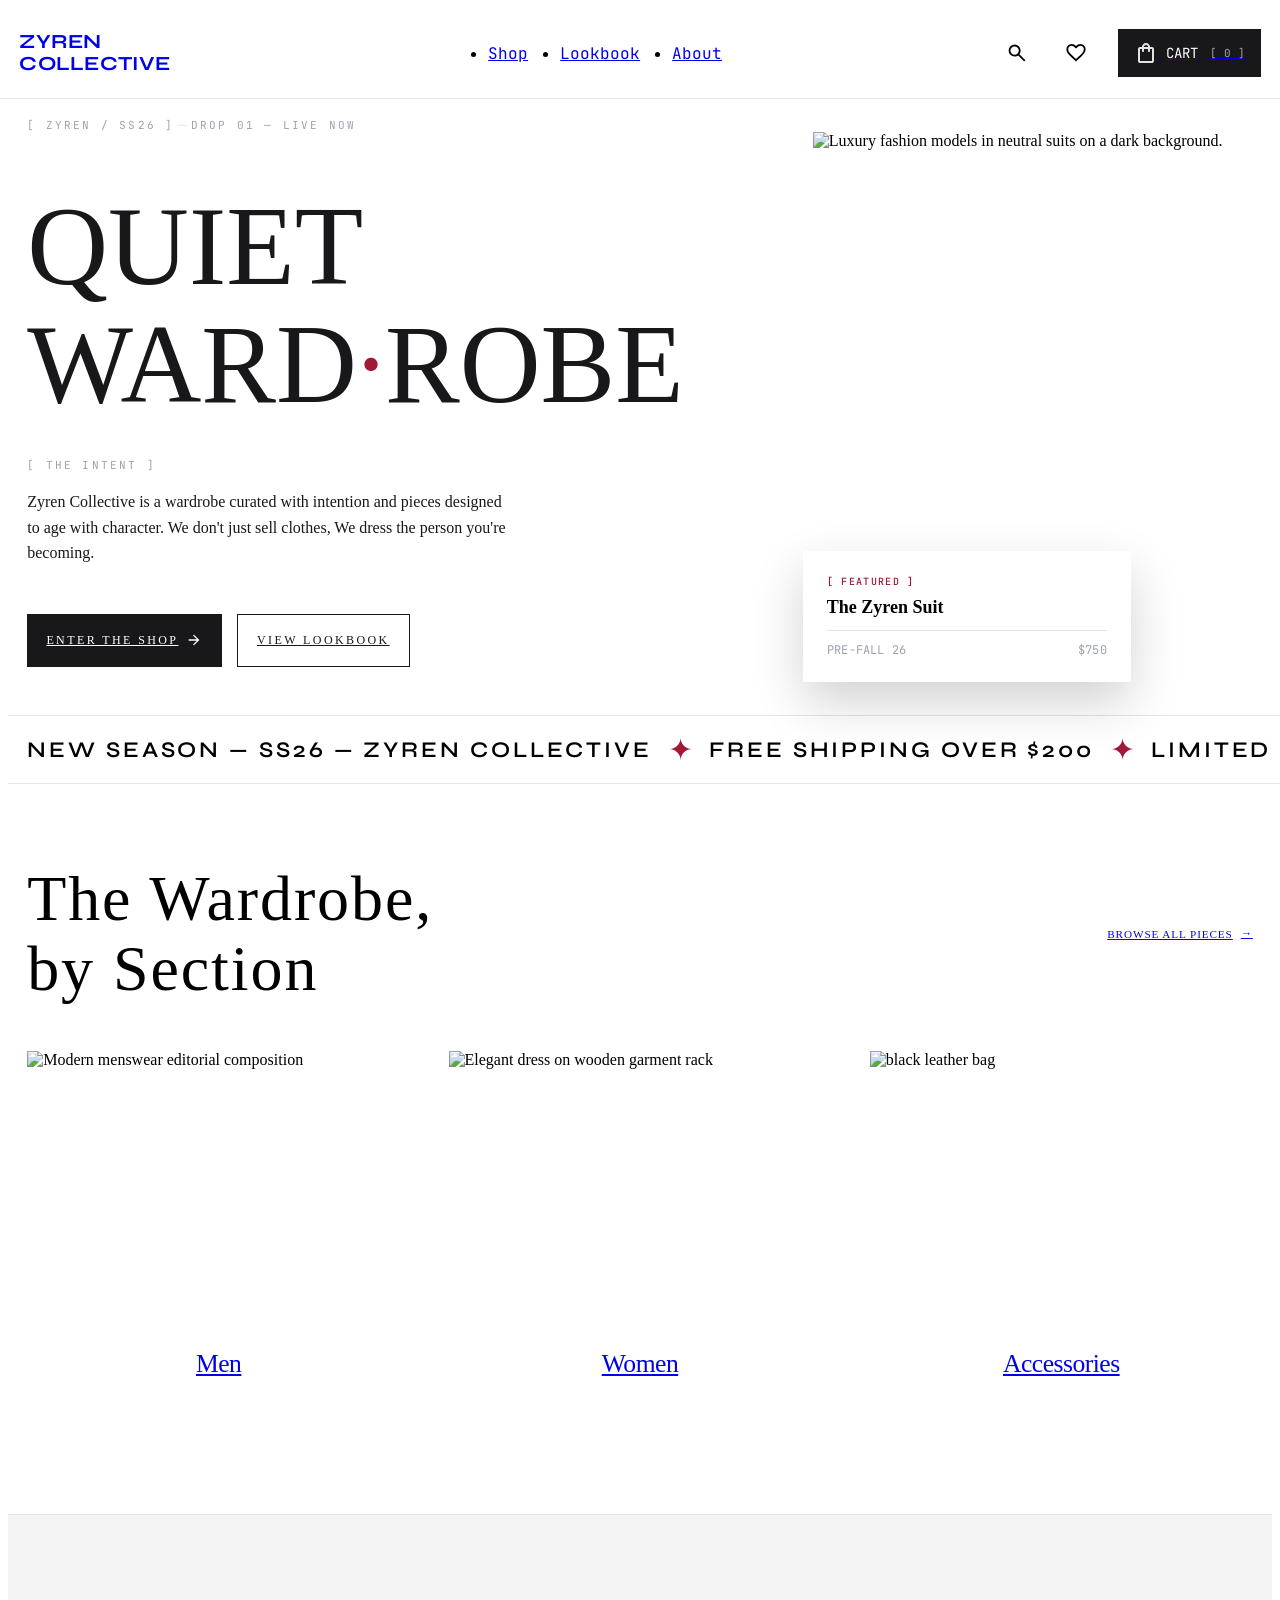
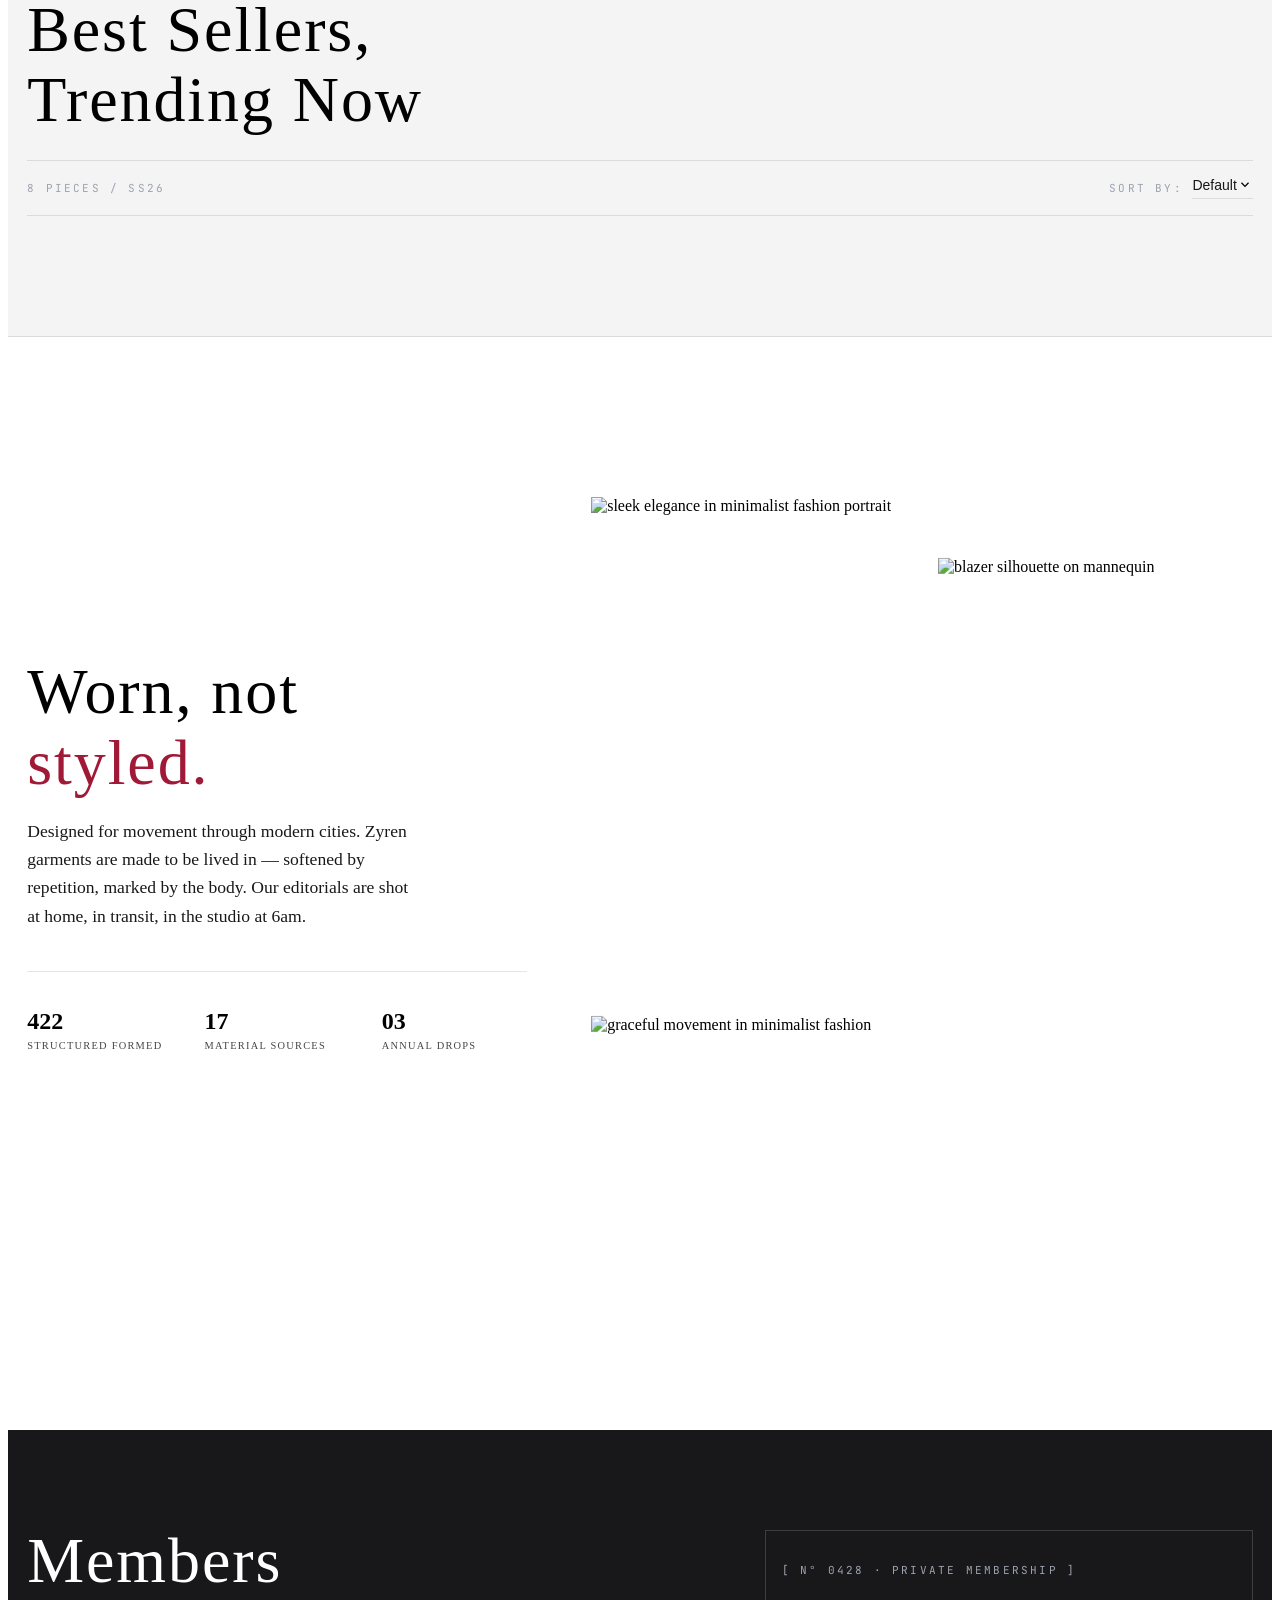
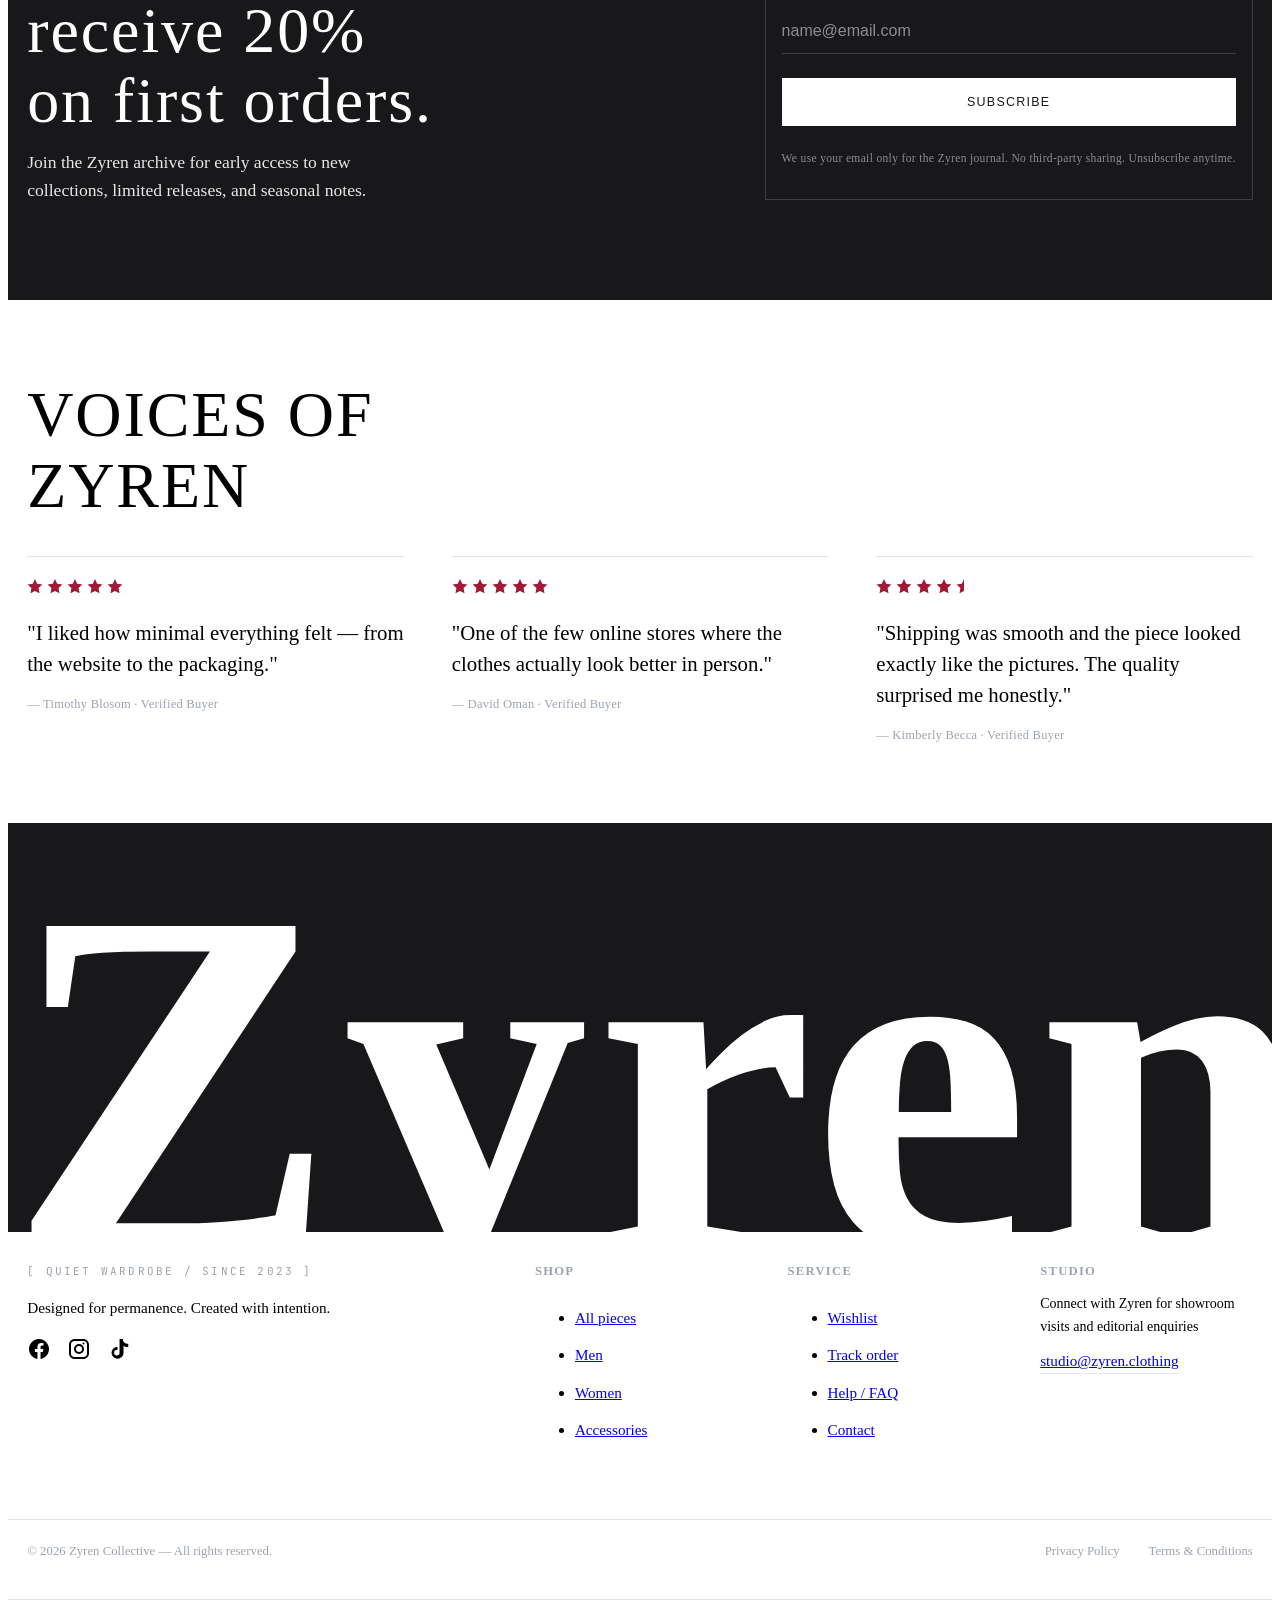
==== index.html @ 6cdd5a4f "feat: complete contact page and envelope animation" ====
<!DOCTYPE html>
<html lang="en">
<head>
    <meta charset="UTF-8">
    <meta name="viewport" content="width=device-width, initial-scale=1.0">
    <meta name="author" content="Timothy korea">
    <meta name="description" content="Auren Collective is a modern fashion and lifestyle brand blending refined style with contemporary tech essentials. Discover curated pieces designed for everyday elegance.">

    <title>Zyren Collective | Modern Fashion & Accessories</title>

    <!--my favicon -->
    <link rel="icon" href="assets/images/auren-collective-favicon.png" type="image/png">

    <!-- my fonts -->
    <link rel="preconnect" href="https://fonts.googleapis.com">
    <link rel="preconnect" href="https://fonts.gstatic.com" crossorigin>
    <link href="https://fonts.googleapis.com/css2?family=DM+Sans:ital,opsz,wght@0,9..40,100..1000;1,9..40,100..1000&family=JetBrains+Mono:ital,wght@0,100..800;1,100..800&family=Syne:wght@400..800&display=swap" rel="stylesheet">

    <!-- css -->
    <link rel="stylesheet" href="css/base.css">
    <link rel="stylesheet" href="css/components.css">
    <link rel="stylesheet" href="css/layout.css">
    <link rel="stylesheet" href="css/pages.css">
    <link rel="stylesheet" href="css/animations.css">
    <link rel="stylesheet" href="css/media.css">

    <!-- script -->
    <script type="module" defer src="js/app.js"></script>
</head>

<body>
    <header class="header-section">
        <div class="header-section__container">
            <div class="header-section__brand">
                <a href="index.html">
                    <span class="header-section__brand-link">Zyren</span>
                    <span class="header-section__brand-link-full">Zyren <br>Collective</span>
                </a>
            </div>

            <div class="header-section__primary-nav">
                <nav class="header-section__nav-links" aria-label="header primary navigation">
                    <ul class="header-section__nav-list">
                        <li class="header-section__nav-item">
                            <a class="header-section__nav-link" href="shop.html">Shop</a>
                        </li>
                        
                        <li class="header-section__nav-item">
                            <a class="header-section__nav-link" href="look-book.html">Lookbook</a>
                        </li>

                        <li class="header-section__nav-item">
                            <a class="header-section__nav-link" href="about.html">About</a>
                        </li>
                    </ul>
                </nav>
            </div>

            <div class="header-section__secondary-nav">
                <div class="header-section__nav-search">
                    <button class="header-section__search-icon js-search-icon" type="button" aria-label="open search">
                      <svg xmlns="http://www.w3.org/2000/svg" height="24px" viewBox="0 -960 960 960" width="24px" fill="currentColor" aria-hidden="true" cursor="pointer"><path d="M765-144 526-383q-30 22-65.79 34.5-35.79 12.5-76.18 12.5Q284-336 214-406t-70-170q0-100 70-170t170-70q100 0 170 70t70 170.03q0 40.39-12.5 76.18Q599-464 577-434l239 239-51 51ZM384-408q70 0 119-49t49-119q0-70-49-119t-119-49q-70 0-119 49t-49 119q0 70 49 119t119 49Z"/></svg>
                      <span class="header-section__tooltip">Search</span>
                    </button>
                </div>

                <a class="header-section__wishlist-link" href="wishlist.html" aria-label="view wishlist">
                    <svg xmlns="http://www.w3.org/2000/svg" aria-hidden="true" height="24px" viewBox="0 -960 960 960" width="24px" fill="currentColor"><path d="m480-144-50-45q-100-89-165-152.5t-102.5-113Q125-504 110.5-545T96-629q0-89 61-150t150-61q49 0 95 21t78 59q32-38 78-59t95-21q89 0 150 61t61 150q0 43-14 83t-51.5 89q-37.5 49-103 113.5T528-187l-48 43Zm0-97q93-83 153-141.5t95.5-102Q764-528 778-562t14-67q0-59-40-99t-99-40q-35 0-65.5 14.5T535-713l-35 41h-40l-35-41q-22-26-53.5-40.5T307-768q-59 0-99 40t-40 99q0 33 13 65.5t47.5 75.5q34.5 43 95 102T480-241Zm0-264Z"/></svg>
                    <span class="header-section__tooltip">Wishlist</span>
                </a>

                <a class="header-section__cart-link" href="cart.html" aria-label="view cart">
                    <svg xmlns="http://www.w3.org/2000/svg" aria-hidden="true" height="24px" viewBox="0 -960 960 960" width="24px" fill="#e3e3e3"><path d="M240-80q-33 0-56.5-23.5T160-160v-480q0-33 23.5-56.5T240-720h80q0-66 47-113t113-47q66 0 113 47t47 113h80q33 0 56.5 23.5T800-640v480q0 33-23.5 56.5T720-80H240Zm0-80h480v-480h-80v80q0 17-11.5 28.5T600-520q-17 0-28.5-11.5T560-560v-80H400v80q0 17-11.5 28.5T360-520q-17 0-28.5-11.5T320-560v-80h-80v480Zm160-560h160q0-33-23.5-56.5T480-800q-33 0-56.5 23.5T400-720ZM240-160v-480 480Z"/></svg>
                    <span class="header-section__cart-text">Cart</span>
                    <span class="header-section__cart-count">0</span>
                    <span class="header-section__tooltip">Cart</span>
                </a>

                <button class="header-section__menu-toggle js-mobile-menu-toggle" type="button" aria-label="open menu">
                    <svg xmlns="http://www.w3.org/2000/svg" aria-hidden="true" height="24px" viewBox="0 -960 960 960" width="24px" fill="currentColor" cursor="pointer"><path d="M120-680v-80h720v80H120Zm0 480v-80h720v80H120Zm0-240v-80h720v80H120Z"/></svg>
                </button>
            </div>
        </div>
    </header>

    <nav class="mobile-menu js-mobile-menu" aria-label="mobile navigation">
        <div class="mobile-menu__header">
            <div class="mobile-menu__top-row">
                <a href="index.html">
                    <span class="mobile-menu__brand-link">Zyren</span>
                    <span class="mobile-menu__brand-link-full">Zyren <br>Collective</span>
                </a>
                <button class="mobile-menu__close-menu js-mobile-close-menu" type="button" aria-label="close menu">
                    <svg xmlns="http://www.w3.org/2000/svg" aria-hidden="true" height="24px" viewBox="0 -960 960 960" width="24px" cursor="pointer" fill="currentColor"><path d="m256-200-56-56 224-224-224-224 56-56 224 224 224-224 56 56-224 224 224 224-56 56-224-224-224 224Z"/></svg>
                </button>
            </div>
        </div>

        <ul class="mobile-menu__primary-list">
            <li class="mobile-menu__item">
                <a class="mobile-menu__link" href="shop.html">Shop</a>
            </li>

            <li class="mobile-menu__item">
                <a class="mobile-menu__link" href="about.html">About</a>
            </li>

            <li class="mobile-menu__item">
                <a class="mobile-menu__link" href="contact.html">Contact</a>
            </li>

            <li class="mobile-menu__item">
                <a class="mobile-menu__link" href="look-book.html">Lookbook</a>
            </li>
        </ul>


        <div class="mobile-menu__secondary-group">
            <ul class="mobile-menu__secondary-list">
                <li class="mobile-menu__secondary-item">
                    <a class="mobile-menu__support" href="faq.html">
                        <span>Help / FAQ</span>
                        <svg xmlns="http://www.w3.org/2000/svg" aria-hidden="true" height="16px" viewBox="0 -960 960 960" width="16px" fill="#000"><path d="M513.5-254.5Q528-269 528-290t-14.5-35.5Q499-340 478-340t-35.5 14.5Q428-311 428-290t14.5 35.5Q457-240 478-240t35.5-14.5ZM442-394h74q0-33 7.5-52t42.5-52q26-26 41-49.5t15-56.5q0-56-41-86t-97-30q-57 0-92.5 30T342-618l66 26q5-18 22.5-39t53.5-21q32 0 48 17.5t16 38.5q0 20-12 37.5T506-526q-44 39-54 59t-10 73Zm38 314q-83 0-156-31.5T197-197q-54-54-85.5-127T80-480q0-83 31.5-156T197-763q54-54 127-85.5T480-880q83 0 156 31.5T763-763q54 54 85.5 127T880-480q0 83-31.5 156T763-197q-54 54-127 85.5T480-80Zm0-80q134 0 227-93t93-227q0-134-93-227t-227-93q-134 0-227 93t-93 227q0 134 93 227t227 93Zm0-320Z"/></svg>
                    </a>
                </li>
                
                <li class="mobile-menu__secondary-item">
                    <a class="mobile-menu__order-track" href="track-order.html">
                        <span>Track Order</span>
                        <svg xmlns="http://www.w3.org/2000/svg" aria-hidden="true" height="16px" viewBox="0 -960 960 960" width="16px" fill="#000"><path d="M536.5-503.5Q560-527 560-560t-23.5-56.5Q513-640 480-640t-56.5 23.5Q400-593 400-560t23.5 56.5Q447-480 480-480t56.5-23.5ZM480-186q122-112 181-203.5T720-552q0-109-69.5-178.5T480-800q-101 0-170.5 69.5T240-552q0 71 59 162.5T480-186Zm0 106Q319-217 239.5-334.5T160-552q0-150 96.5-239T480-880q127 0 223.5 89T800-552q0 100-79.5 217.5T480-80Zm0-480Z"/></svg>
                    </a>
                </li>

                 <li class="mobile-menu__secondary-item">
                    <a class="mobile-menu__wishlist" href="wishlist.html">
                        <span>wishlist</span>
                        <svg xmlns="http://www.w3.org/2000/svg" aria-hidden="true" height="16px" viewBox="0 -960 960 960" width="16px" fill="#000"><path d="m480-120-58-52q-101-91-167-157T150-447.5Q111-500 95.5-544T80-634q0-94 63-157t157-63q52 0 99 22t81 62q34-40 81-62t99-22q94 0 157 63t63 157q0 46-15.5 90T810-447.5Q771-395 705-329T538-172l-58 52Zm0-108q96-86 158-147.5t98-107q36-45.5 50-81t14-70.5q0-60-40-100t-100-40q-47 0-87 26.5T518-680h-76q-15-41-55-67.5T300-774q-60 0-100 40t-40 100q0 35 14 70.5t50 81q36 45.5 98 107T480-228Zm0-273Z"/></svg>
                    </a>
                </li>
            </ul>

            <div class="mobile-menu__cta">
                <p class="mobile-menu__cta-label">Work with Zyren</p>
                <a class="mobile-menu__cta-link-wrapper" href="https://mail.google.com/mail/?view=cm&fs=1&to=studio@auren.clothing&su=Work%20with%20Auren&body=Hello%20Auren%20Studio," target="_blank">
                    <span class="mobile-menu__cta-link">studio@zyren.clothing</span>
                </a>
            </div>
        </div>
    </nav>


    <div class="search-overlay js-search-overlay">
        <div class="search-overlay__header">
            <h2 class="search-overlay__title">SEARCH THE COLLECTION</h2>
            <button type="button" class="search-overlay__close js-overlay-close" aria-label="close search">
                <svg xmlns="http://www.w3.org/2000/svg" height="24px" viewBox="0 -960 960 960" width="24px" aria-hidden="true" cursor="pointer" fill="currentColor"><path d="m256-200-56-56 224-224-224-224 56-56 224 224 224-224 56 56-224 224 224 224-56 56-224-224-224 224Z"/></svg>
            </button>
        </div>

        <div class="search-overlay__content">
            <div class="search-overlay__search-group">
                <div class="search-overlay__field">
                    <label class="search-overlay__sr-only" for="search-products">search products</label>
                    <input class="search-overlay__input" placeholder="Search products..." id="search-products">
                    <svg xmlns="http://www.w3.org/2000/svg" height="24px" viewBox="0 -960 960 960" aria-hidden="true" width="24px" fill="currentColor" cursor="pointer"><path d="M765-144 526-383q-30 22-65.79 34.5-35.79 12.5-76.18 12.5Q284-336 214-406t-70-170q0-100 70-170t170-70q100 0 170 70t70 170.03q0 40.39-12.5 76.18Q599-464 577-434l239 239-51 51ZM384-408q70 0 119-49t49-119q0-70-49-119t-119-49q-70 0-119 49t-49 119q0 70 49 119t119 49Z"/></svg>
                </div>

                <nav class="search-overlay__suggestions" aria-label="trending search suggestions">
                    <h3 class="search-overlay__suggestions-label">TRENDING SEARCHES</h3>
                    <div class="search-overlay__suggestions-lists">
                        <a class="search-overlay__suggestions-link" href="#">Oversized blazer</a>
                        <a class="search-overlay__suggestions-link" href="category/men.html">Tailored trousers</a>
                        <a class="search-overlay__suggestions-link" href="category/women.html">Cropped jacket</a>
                        <a class="search-overlay__suggestions-link" href="category/accessories.html">Wool coat</a>
                        <a class="search-overlay__suggestions-link" href="category/accessories.html">Linen shirt</a>
                        <a class="search-overlay__suggestions-link" href="category/accessories.html">Minimal sneakers</a>
                    </div>
                </nav>

                <nav class="search-overlay__categories" aria-label="categories suggestions">
                    <h2 class="search-overlay__categories-label">QUICK CATEGORIES</h2>

                    <ul class="search-overlay__categories-lists">
                        <li class="search-overlay__categories-item">
                            <a class="search-overlay__categories-link" href="category/men.html">
                                <span>Men</span>
                                <svg xmlns="http://www.w3.org/2000/svg" height="16px" viewBox="0 -960 960 960" width="16px" aria-hidden="true" fill="#000"><path d="M647-440H160v-80h487L423-744l57-56 320 320-320 320-57-56 224-224Z"/></svg>
                            </a>
                        </li>
                        
                        <li class="search-overlay__categories-item">
                            <a class="search-overlay__categories-link" href="category/men.html">
                                <span>Women</span>
                                <svg xmlns="http://www.w3.org/2000/svg" height="16px" viewBox="0 -960 960 960" width="16px" aria-hidden="true" fill="#000"><path d="M647-440H160v-80h487L423-744l57-56 320 320-320 320-57-56 224-224Z"/></svg>
                            </a>
                        </li>

                        <li class="search-overlay__categories-item">
                            <a class="search-overlay__categories-link" href="category/men.html">
                                <span>Accessories</span>
                                <svg xmlns="http://www.w3.org/2000/svg" height="16px" viewBox="0 -960 960 960" width="16px" aria-hidden="true" fill="#000"><path d="M647-440H160v-80h487L423-744l57-56 320 320-320 320-57-56 224-224Z"/></svg>
                            </a>
                        </li>
                    </ul>
                </nav>
            </div>

            <div class="search-overlay__image-wrapper">
                <img class="search-overlay__image" alt="a jacket product image" src="assets/images/bag-img.png">
            </div>
        </div>
    </div>

    <section class="hero-section">
        <div class="hero-section__season-tag-container">
            <p class="hero-section__season-tag">[ ZYREN / SS26 ]</p>
            <span class="hero-section__season-tag-volume">Drop 01 — Live Now</span>
        </div>
        <div class="hero-section__content-wrapper">
            <div class="hero-section__content">
                <h1 class="hero-section__title">Quiet <br>ward<span class="hero-section__mid-dot">·</span>robe</h1>

                <div class="hero-section__label">
                    <span class="hero-section__intent-label">[ The Intent ]</span>
                    <p class="hero-section__label-text">Zyren Collective is a wardrobe curated with intention
                    and pieces designed to age with character.
                    We don't just sell clothes, We dress the person you're becoming. 
                    </p>
                </div>
                
                <div class="hero-section__btn-wrapper">
                    <a class="hero-section__primary-cta" href="shop.html">
                        <span>Enter the Shop</span>
                        <svg xmlns="http://www.w3.org/2000/svg" height="16px" viewBox="0 -960 960 960" width="16px" aria-hidden="true" fill="currentcolor"><path d="M647-440H160v-80h487L423-744l57-56 320 320-320 320-57-56 224-224Z"/></svg>
                    </a>
                    <a class="hero-section__secondary-cta" href="look-book.html">
                        View Lookbook
                    </a>
                </div> 
            </div>

            <div class="hero-section__img-wrapper">
                <img class="hero-section__img" alt="Luxury fashion models in neutral suits on a dark background." src="assets/images/zyren-hero-img.png">
                <div class="hero-section__img-promotion">
                    <div class="hero-section__img-label">
                        <span class="hero-section__img-type">[ Featured ]</span>
                        <h2 class="hero-section__img-text">The Zyren Suit</h2>
                    </div>
                    
                    <div class="hero-section__img-row">
                        <span class="hero-section__img-season-tag">PRE-FALL 26</span>
                        <span class="hero-section__img-price">$750</span>
                    </div>
                </div>
            </div>
        </div>
    </section>

    <section class="marquee-section">
        <div class="marquee-track">
            <div class="marquee-content">
                <h2 class="marquee-label">NEW SEASON — SS26 — ZYREN COLLECTIVE</h2>
                <span class="marquee-icon">✦</span>

                <h2 class="marquee-label">FREE SHIPPING OVER $200</h2>
                <span class="marquee-icon">✦</span>

                <h2 class="marquee-label">LIMITED DROP AVAILABLE NOW</h2>
                <span class="marquee-icon">✦</span>

                <h2 class="marquee-label">CURATED FOR THE MODERN WARDROBE</h2>
                <span class="marquee-icon">✦</span>
            </div>

             <div class="marquee-content">
                <h2 class="marquee-label">NEW SEASON — SS26 — ZYREN COLLECTIVE</h2>
                <span class="marquee-icon">✦</span>

                <h2 class="marquee-label">FREE SHIPPING OVER $200</h2>
                <span class="marquee-icon">✦</span>

                <h2 class="marquee-label">LIMITED DROP AVAILABLE NOW</h2>
                <span class="marquee-icon">✦</span>

                <h2 class="marquee-label">CURATED FOR THE MODERN WARDROBE</h2>
                <span class="marquee-icon">✦</span>
            </div>
        </div>
    </section>
    

    <section id="categories">
        <div class="categories__header">
            <h2 class="categories__title">The Wardrobe, by Section</h2>
            <a class="categories__link" href="shop.html"><span>Browse all pieces</span> <span class="categories__link-arrow">&rightarrow;</span></a>
        </div>
        
        <div class="categories__img-grid">
            <div class="categories__img-wrapper">
                <img class="categories__img" src="assets/images/men-category-img.png" alt="Modern menswear editorial composition">
                <a href="shop.html" class="categories__img-label">
                    <span class="categories__label">Men</span>
                </a>
            </div>

            <div class="categories__img-wrapper">
                <img class="categories__img" src="assets/images/women-category-img.png" alt="Elegant dress on wooden garment rack">
                <a href="shop.html" class="categories__img-label">
                    <span class="categories__label">Women</span>
                </a>
            </div>

            <div class="categories__img-wrapper">
                <img class="categories__img" src="assets/images/bag-img.png" alt="black leather bag">
                <a href="shop.html" class="categories__img-label">
                    <span class="categories__label">Accessories</span>
                </a>
            </div>  
        </div>
    </section>

    <section class="best-sellers">
        <div class="best-sellers__header">
            <h2 class="best-sellers__title">Best Sellers, Trending Now</h2>
        </div>

        <div class="best-sellers__row">
            <span class="best-sellers__pieces-num">8 PIECES / SS26</span>
            <div class="best-sellers__sortings">
                <span class="best-sellers__sortings-title">SORT BY:</span>
                <div class="best-sellers__sortings-wrapper">
                    <button type="button" class="best-sellers__label">
                        <span class="best-sellers__selected-text">Default</span>
                        <span class="best-sellers__down-arrow">
                            <svg xmlns="http://www.w3.org/2000/svg" height="16px" viewBox="0 -960 960 960" width="16px" aria-hidden="true" fill="#000"><path d="M480-344 240-584l56-56 184 184 184-184 56 56-240 240Z"/></svg>
                        </span>
                    </button>
                    <ul class="best-sellers__sortings-lists">
                        <li class="best-sellers__sortings-list"><button class="best-sellers__sortings-list-btn">Default</button></li>
                        <li class="best-sellers__sortings-list"><button class="best-sellers__sortings-list-btn">Price: Low to High</button></li>
                        <li class="best-sellers__sortings-list"><button class="best-sellers__sortings-list-btn">Price: High to Low</button></li>
                    </ul>
                </div>
            </div>
        </div>

        <div class="best-sellers__product-grid">
        </div>
    </section>

    <section class="editorial-section">
        <div class="editorial-section__dflex">
            <div class="editorial-section__content">
                <h2 class="editorial-section__title">Worn, not <span class="editorial-section__title-accent">styled.</span></h2>
                <div class="editorial-section__supporting-text-wrapper">
                  <p class="editorial-section__supporting-text">Designed for movement through modern cities. Zyren garments are made to be lived in — softened by repetition, marked by the body. Our editorials are shot at home, in transit, in the studio at 6am.</p>
                </div>
                <div class="editorial-section__brand-stats">
                    <div class="editorial-section__brand-stats-item">
                        <p class="editorial-section__brand-stats-num">422</p>
                        <span class="editorial-section__brand-stats-label">STRUCTURED FORMED</span>
                    </div>

                    <div class="editorial-section__brand-stats-item">
                        <p class="editorial-section__brand-stats-num">17</p>
                        <span class="editorial-section__brand-stats-label">MATERIAL SOURCES</span>
                    </div>

                    <div class="editorial-section__brand-stats-item">
                        <p class="editorial-section__brand-stats-num">03</p>
                        <span class="editorial-section__brand-stats-label">ANNUAL DROPS</span>
                    </div>
                </div>
            </div>

            <div class="editorial-section__imgs">
                <div class="editorial-section__img-wrapper">
                    <img src="assets/images/editorial-img1.png" alt="sleek elegance in minimalist fashion portrait" class="editorial-section__img">
                </div>

                <div class="editorial-section__img-wrapper">
                    <img src="assets/images/editorial-img2.png" alt="blazer silhouette on mannequin" class="editorial-section__img">
                </div>

                <div class="editorial-section__img-wrapper">
                    <img src="assets/images/editorial-img3.png" alt="graceful movement in minimalist fashion" class="editorial-section__img">
                </div>
            </div>
        </div>
    </section>


    <section class="promotional-section">
        <div class="promotional-section__dflex">
            <div class="promotional-section__content">
                <h2 class="promotional-section__title">Members receive 20% on first orders.</h2>
                <p class="promotional-section__text">Join the Zyren archive for early access to new collections, limited releases, and seasonal notes.</p>
            </div>

            <div class="promotional-section__subscription-block">
                <span class="promotional-section__archive-text">[ N° 0428 · Private Membership ]</span>
                <form class="promotional-section__subscription">
                    <label for="user-name" class="sr-only">Enter your email</label>
                    <input class="promotional-section__input js-promotional-input" type="email" placeholder="name@email.com" id="user-name" name="username" required>
                    <button class="promotional-section__subscribe-btn js-subscribe-btn" type="submit">Subscribe</button>
                    <p class="promotional-section__subscription-info">We use your email only for the Zyren journal. No third-party sharing. Unsubscribe anytime.</p>
                    <audio src="assets/sounds/bell-sound-370341.mp3" preload="auto" class="promotional-section__btn-sound"></audio>
                </form>
            </div>
        </div>
    </section>

    <section class="testimonials-section">
        <h2 class="testimonials-section__title">VOICES OF ZYREN</h2>
        <div class="testimonials-section__dflex">
            <article class="testimonials-section__content">
                <div class="testimonials-section__rating">
                    <svg width="100" height="16" viewBox="0 0 100 16" xmlns="http://www.w3.org/2000/svg"><path fill="rgb(160,25,55)" transform="translate(0,0)" d="M8 0l2.2 4.7 5.2.7-3.8 3.6.9 5.2L8 11.9 3.5 14.2l.9-5.2L.6 5.4l5.2-.7L8 0z"/><path fill="rgb(160,25,55)" transform="translate(20,0)" d="M8 0l2.2 4.7 5.2.7-3.8 3.6.9 5.2L8 11.9 3.5 14.2l.9-5.2L.6 5.4l5.2-.7L8 0z"/><path fill="rgb(160,25,55)" transform="translate(40,0)" d="M8 0l2.2 4.7 5.2.7-3.8 3.6.9 5.2L8 11.9 3.5 14.2l.9-5.2L.6 5.4l5.2-.7L8 0z"/><path fill="rgb(160,25,55)" transform="translate(60,0)" d="M8 0l2.2 4.7 5.2.7-3.8 3.6.9 5.2L8 11.9 3.5 14.2l.9-5.2L.6 5.4l5.2-.7L8 0z"/><path fill="rgb(160,25,55)" transform="translate(80,0)" d="M8 0l2.2 4.7 5.2.7-3.8 3.6.9 5.2L8 11.9 3.5 14.2l.9-5.2L.6 5.4l5.2-.7L8 0z"/></svg>
                </div>
                <p class="testimonials-section__text"> "I liked how minimal everything felt — from the website to the packaging."</p>
                <span class="testimonials-section__author">— Timothy Blosom · Verified Buyer</span>
            </article>

            <article class="testimonials-section__content">
                <div class="testimonials-section__rating">
                    <svg width="100" height="16" viewBox="0 0 100 16" xmlns="http://www.w3.org/2000/svg"><path fill="rgb(160,25,55)" transform="translate(0,0)" d="M8 0l2.2 4.7 5.2.7-3.8 3.6.9 5.2L8 11.9 3.5 14.2l.9-5.2L.6 5.4l5.2-.7L8 0z"/><path fill="rgb(160,25,55)" transform="translate(20,0)" d="M8 0l2.2 4.7 5.2.7-3.8 3.6.9 5.2L8 11.9 3.5 14.2l.9-5.2L.6 5.4l5.2-.7L8 0z"/><path fill="rgb(160,25,55)" transform="translate(40,0)" d="M8 0l2.2 4.7 5.2.7-3.8 3.6.9 5.2L8 11.9 3.5 14.2l.9-5.2L.6 5.4l5.2-.7L8 0z"/><path fill="rgb(160,25,55)" transform="translate(60,0)" d="M8 0l2.2 4.7 5.2.7-3.8 3.6.9 5.2L8 11.9 3.5 14.2l.9-5.2L.6 5.4l5.2-.7L8 0z"/><path fill="rgb(160,25,55)" transform="translate(80,0)" d="M8 0l2.2 4.7 5.2.7-3.8 3.6.9 5.2L8 11.9 3.5 14.2l.9-5.2L.6 5.4l5.2-.7L8 0z"/></svg>
                </div>
                <p class="testimonials-section__text">"One of the few online stores where the clothes actually look better in person."</p>
                <span class="testimonials-section__author">— David Oman · Verified Buyer</span>
            </article>

            <article class="testimonials-section__content">
                <div class="testimonials-section__rating">
                    <svg width="100" height="16" viewBox="0 0 100 16" xmlns="http://www.w3.org/2000/svg"><defs><clipPath id="halfStar"><rect x="0" y="0" width="8" height="16"/></clipPath></defs><path fill="rgb(160,25,55)" d="M8 0l2.2 4.7 5.2.7-3.8 3.6.9 5.2L8 11.9 3.5 14.2l.9-5.2L.6 5.4l5.2-.7L8 0z"/><path fill="rgb(160,25,55)" transform="translate(20,0)" d="M8 0l2.2 4.7 5.2.7-3.8 3.6.9 5.2L8 11.9 3.5 14.2l.9-5.2L.6 5.4l5.2-.7L8 0z"/><path fill="rgb(160,25,55)" transform="translate(40,0)" d="M8 0l2.2 4.7 5.2.7-3.8 3.6.9 5.2L8 11.9 3.5 14.2l.9-5.2L.6 5.4l5.2-.7L8 0z"/><path fill="rgb(160,25,55)" transform="translate(60,0)" d="M8 0l2.2 4.7 5.2.7-3.8 3.6.9 5.2L8 11.9 3.5 14.2l.9-5.2L.6 5.4l5.2-.7L8 0z"/><g transform="translate(80,0)"><path fill="rgb(160,25,55)" d="M8 0l2.2 4.7 5.2.7-3.8 3.6.9 5.2L8 11.9 3.5 14.2l.9-5.2L.6 5.4l5.2-.7L8 0z" clip-path="url(#halfStar)"/></g></svg>
                </div>
                <p class="testimonials-section__text">"Shipping was smooth and the piece looked exactly like the pictures. The quality surprised me honestly."</p>
                <span class="testimonials-section__author">— Kimberly Becca · Verified Buyer</span>
            </article>
        </div>
    </section>


    <footer class="footer-section">
        <div class="footer-section__logo-wrapper">
            <p class="footer-section__logo-text">Zyren</p>
        </div>
        <div class="footer-section__dflex">
            <div class="footer-section__content">
                <span class="footer-section__est-info">[ Quiet Wardrobe / Since 2023 ]</span>
                <p class="footer-section__text">Designed for permanence. Created with intention.</p>
                <div class="footer-section__social-links">
                    <a href="#" class="footer-section__social-link"><svg xmlns="http://www.w3.org/2000/svg" width="24" height="24" fill="#000" viewBox="0 0 24 24"><path d="M22 12.07C22 6.503 17.523 2 12 2S2 6.503 2 12.07c0 5.017 3.657 9.177 8.438 9.93v-7.03H7.898v-2.9h2.54V9.845c0-2.52 1.492-3.913 3.777-3.913 1.094 0 2.238.196 2.238.196v2.475h-1.26c-1.243 0-1.63.774-1.63 1.567v1.88h2.773l-.443 2.9h-2.33V22c4.78-.753 8.437-4.913 8.437-9.93z"/></svg></a>
                    <a href="#" class="footer-section__social-link"><svg xmlns="http://www.w3.org/2000/svg" width="24" height="24" fill="#000" viewBox="0 0 24 24"><path d="M7.75 2C4.574 2 2 4.574 2 7.75v8.5C2 19.426 4.574 22 7.75 22h8.5C19.426 22 22 19.426 22 16.25v-8.5C22 4.574 19.426 2 16.25 2h-8.5zm0 2h8.5A3.75 3.75 0 0 1 20 7.75v8.5A3.75 3.75 0 0 1 16.25 20h-8.5A3.75 3.75 0 0 1 4 16.25v-8.5A3.75 3.75 0 0 1 7.75 4zm8.75 1.5a1 1 0 1 0 0 2 1 1 0 0 0 0-2zM12 7a5 5 0 1 0 0 10 5 5 0 0 0 0-10zm0 2a3 3 0 1 1 0 6 3 3 0 0 1 0-6z"/></svg></a>
                    <a href="#" class="footer-section__social-link"><svg xmlns="http://www.w3.org/2000/svg" width="24" height="24" fill="#000" viewBox="0 0 24 24"><path d="M19.589 6.686a4.793 4.793 0 0 1-3.77-4.717h-3.276v13.766a2.724 2.724 0 1 1-2.724-2.724c.226 0 .445.028.655.08V9.768a6.003 6.003 0 1 0 6.07 5.999V8.745a8.073 8.073 0 0 0 4.717 1.51V6.686h-1.672z"/></svg></a>
                </div>
            </div>
            
            <nav aria-label="footer section navigation" class="footer-section__navs">
                <div class="footer-section__nav-dflex">
                    <div class="footer-section__nav-content">
                        <h2 class="footer-section__nav-title">SHOP</h2>
                        <ul class="footer-section__nav-items">
                            <li class="footer-section__nav-list">
                                <a class="footer-section__nav-link" href="shop.html">All pieces</a>
                            </li>

                            <li class="footer-section__nav-list">
                                <a class="footer-section__nav-link" href="shop.html">Men</a>
                            </li>

                            <li class="footer-section__nav-list">
                                <a class="footer-section__nav-link" href="shop.html">Women</a>
                            </li>

                            <li class="footer-section__nav-list">
                                <a class="footer-section__nav-link" href="shop.html">Accessories</a>
                            </li>
                        </ul>
                    </div>

                    <div class="footer-section__nav-content">
                        <h2 class="footer-section__nav-title">SERVICE</h2>
                        <ul class="footer-section__nav-items">
                            <li class="footer-section__nav-list">
                                <a class="footer-section__nav-link" href="wishlist.html">Wishlist</a>
                            </li>

                            <li class="footer-section__nav-list">
                                <a class="footer-section__nav-link" href="track-order.html">Track order</a>
                            </li>

                            <li class="footer-section__nav-list">
                                <a class="footer-section__nav-link" href="faq.html">Help / FAQ</a>
                            </li>

                            <li class="footer-section__nav-list">
                                <a class="footer-section__nav-link" href="contact.html">Contact</a>
                            </li>
                        </ul>
                    </div>

                    <div class="footer-section__contact">
                        <h2 class="footer-section__contact-title">STUDIO</h2>
                        <p class="footer-section__contact-text">Connect with Zyren for showroom visits and editorial enquiries</p>
                        <a class="footer-section__contact-link-wrapper" href="https://mail.google.com/mail/?view=cm&fs=1&to=studio@auren.clothing&su=Work%20with%20Auren&body=Hello%20Auren%20Studio," target="_blank">
                            <span class="footer-section__contact-link">studio@zyren.clothing</span>
                        </a>
                    </div>
                </div>
            </nav>
        </div>

        <div class="footer-section__legal">
            <p class="footer-section__copyright">&copy; 2026 Zyren Collective — All rights reserved.</p>
            <div class="footer-section__legal-dflex">
                <p class="footer-section__policy">Privacy Policy</p>
                <p class="footer-section__terms">Terms & Conditions</p>
            </div>
        </div>
    </footer>

<div class="menu-overlay js-menu-overlay"></div>
</body>
</html>
---- css/components.css ----
.header-section{
  border-bottom:1px solid rgba(0, 0, 0, 0.1);
}

.header-section__brand-link,
.mobile-menu__brand-link{
  font-family:"Syne", sans-serif;
  text-transform:uppercase;
  font-size:20px;
  font-weight:700;
  letter-spacing:0.02rem;
  line-height:1.1;
}

.header-section__primary-nav,
.header-section__wishlist-link,
.header-section__cart-text,
.header-section__brand-link-full,
.mobile-menu__brand-link-full{
  display:none;
}

.header-section__search-icon{
  position:relative;
  display:flex;
  align-items:center;
  justify-content:center;
  padding:0.0625em 0.375em;
  border:none;
  background:inherit;
  color:#000;
}

.header-section__cart-link{
  display:flex;
  align-items:center;
  justify-content:center;
  position:relative;
  background-color:rgb(24, 24, 27);
  padding:.6em 1em;
  transition:background-color 0.2s ease;
}

.header-section__cart-count{
  font-family:"JetBrains Mono", monospace;
  color: #9ca3af;
  white-space:nowrap;
  font-size:11px;
  margin-left:0.25rem;
}

.header-section__cart-count::before{
  content:"[ ";
}

.header-section__cart-count::after{
  content:" ]";
}

.header-section__menu-toggle,
.mobile-menu__close-menu{
  display:flex;
  padding:0.5em;
  justify-content:center;
  align-items:center;
  background:inherit;
  color:#000;
  border:none;
  touch-action:manipulation;
}

.header-section__tooltip{
  display:none;
}

.mobile-menu__header{
  border-bottom:1px solid rgba(0, 0, 0, 0.1);
}

.mobile-menu__link{
  padding:.75em 1.2em;
  cursor:pointer;
  -webkit-tap-highlight-color: transparent;
}

.mobile-menu__link:hover{
  background-color:rgba(0,0,0,0.04);
  border-radius:2px;
}

.mobile-menu__link{
  display:block;
  width:100%;
  font-size:clamp(1.1rem, 1.3vw, 1.25rem);
  font-family: "Syne", sans-serif;
  font-weight:400;
}

.mobile-menu__support,
.mobile-menu__order-track,
.mobile-menu__wishlist{
  font-size:11px;
  width:100%;
  font-family:"JetBrains Mono", monospace;
  text-transform: uppercase;
  padding:1.2em 1.92em;
  display:flex;
  justify-content:space-between;
  align-items:center;
}

.mobile-menu__support:hover,
.mobile-menu__order-track:hover,
.mobile-menu__wishlist:hover{
  background-color:rgba(0,0,0,0.04);
  border-radius:2px;
}

.mobile-menu__cta-label{
  color:#9ca3af;
  margin:0 0 0.3em 0;
  font-family:"JetBrains Mono", monospace;
  font-size:0.6rem;
  text-transform:uppercase;
}

.mobile-menu__cta-link{
  font-size:0.75rem;
  font-family:"JetBrains Mono", monospace;
}

.menu-overlay{
  position:fixed;
  inset:0;
  background-color:rgba(84, 84, 84, 0.5);
  backdrop-filter:blur(10px);
  -webkit-backdrop-filter: blur(12px);
  opacity:0;
  pointer-events:none;
  transition:opacity 0.3s ease;
  z-index:900;
}

.menu-overlay.is-active{
  opacity:1;
  pointer-events:auto;
}

.header-section__nav-item{
  position:relative;
  font-family:"JetBrains Mono", monospace;
  text-decoration:none;
}

.header-section__nav-item::after{
  content:"";
  position:absolute;
  width:100%;
  left:0;
  height:1px;
  background:#A8A9AD;
  bottom:-5px;
  transform:scaleX(0);
  transition:transform 0.25s ease;
  transform-origin:left;
}

.header-section__nav-item:hover::after{
  transform:scaleX(1);
}

.search-overlay__sr-only,
.sr-only{
  position:absolute;
  margin:-1px;
  width:1px;
  height:1px;
  clip:rect(0,0,0,0);
  padding:0;
  overflow:hidden;
  border:0;
}

.search-overlay__title{
  font-size:0.8rem;
  letter-spacing:0.14rem;
  opacity:0.7;
  margin:0;
}

.search-overlay__close{
  display:flex;
  justify-content:flex-end;
  color:#000;
  align-items:center;
  background:inherit;
  border:none;
  font-size:0.7rem;
  padding-right:0;
}

.search-overlay__input{
  font-family:"DM Sans", sans-serif;
  background:transparent;
  font-size:1rem;
  width:100%;
  border:none;
  outline:none;
  caret-color:#2b2b2b;
}

.search-overlay__input::placeholder{
  font-size:1.1rem;
  opacity:0.55;
}

.search-overlay__suggestions-label,
.search-overlay__categories-label{
  font-size:0.75rem;
  font-weight:600;
  letter-spacing:0.06rem;
  margin:0;
}

.search-overlay__suggestions-link{
  font-size:1rem;
  font-weight:400;
  border:1px solid rgba(24, 24, 27, 0.12);
  background-color:#fff;
  padding:.5em 1em;
}

.search-overlay__categories-link{
  font-size:1rem;
  font-weight:300;
  opacity:0.75;
}

.search-overlay__categories-item{
  border-bottom:1px solid #A8A9AD;
}

.search-overlay__categories-item:last-child{
  border-bottom:none;
}

.hero-section__season-tag,
.hero-section__season-tag-volume,
.hero-section__intent-label,
.best-sellers__pieces-num,
.best-sellers__sortings-title,
.product-card__seasonal-tag,
.promotional-section__archive-text,
.footer-section__est-info,
.product-sortings__title{
  text-transform:uppercase;
  position:relative;
  margin:0;
  color: #9ca3af;
  letter-spacing:0.2em;
  white-space:nowrap;
  font-size:0.69rem;
  font-family:"JetBrains Mono", monospace;
}

.hero-section__season-tag::after{
  position:absolute;
  top:50%;
  content:"";
  transform:translateY(-50%);
  margin-left:2px;
  width:10px;
  height:0.5px;
  background-color:rgba(0, 0, 0, 0.1);
}

.hero-section__title{
  position:relative;
  margin-top:.5em;
  margin-bottom:0px;
  text-transform:uppercase;
  font-size: clamp(3rem, 6vw, 5.5rem);
  line-height: 1.05;
  font-weight:500;
  color:rgb(24, 24, 27);
}

.hero-section__mid-dot{
  color:rgb(160, 25, 55);
}

.hero-section__label-text{
  font-size:1rem;
  line-height:1.6;
  color:rgb(24, 24, 27);
  max-width:480px;
}

.hero-section__primary-cta,
.hero-section__secondary-cta,
.wishlist__shop-btn{
  width:fit-content;
  font-size:0.75rem;
  letter-spacing:0.2em;
  text-transform:uppercase;
  padding:1.05em 1.4em;
  border:none;
  background-color:rgb(24, 24, 27);
  color:#fff;
  cursor:pointer;
}

.hero-section__secondary-cta{
  background-color:transparent;
  border:1px solid rgb(24, 24, 27);
  color:rgb(24, 24, 27);
}

.hero-section__img{
  width:100%;
  height:70vh;
  object-fit:cover;
}

.hero-section__img-type{
  font-family:"JetBrains Mono", monospace;
  color:rgb(160, 25, 55);
  font-size:10px;
  font-weight:500;
  text-transform:uppercase;
  letter-spacing:0.13em;
}

.hero-section__img-text{
  font-size:18px;
  font-weight:600;
  margin:0;
  line-height:1.2;
}

.hero-section__img-season-tag,
.hero-section__img-price{
  font-size:12px;
  font-weight:400;
  Letter-spacing:0.02em;
  font-family:"JetBrains Mono", monospace;
  color:rgb(156, 163, 175);
}

.marquee-label{
  font-size:0.85rem;
  font-family:"Syne", sans-serif;
  font-weight:600;
  margin:0;
  letter-spacing:0.13em;
}

.marquee-icon{
  font-size:26px;
  color:rgb(160, 25, 55);
}

.categories__title,
.best-sellers__title,
.editorial-section__title,
.promotional-section__title,
.testimonials-section__title,
.wishlist__title,
.faq__title{
  margin:0;
  font-size: clamp(2rem, 4vw, 3.5rem);
  line-height:1.1;
  font-weight:500;
  letter-spacing:0.03em;
  max-width:420px;
}

.categories__link{
  font-size:0.7rem;
  font-weight:400;
  text-transform:uppercase;
  line-height:1.4;
  letter-spacing:0.08em;
}

.categories__link:hover{
  border-bottom:1px solid rgba(0, 0, 0, 0.1);
}

.categories__link-arrow{
  margin-top:-2px;
}

.categories__img-wrapper{
  position:relative;
  width:100%;
  aspect-ratio:3 / 3;
  overflow:hidden;
}

.categories__img{
  width:100%;
  height:100%;
  object-fit:cover;
}

.categories__label{
  font-size:clamp(1.1rem, 2vw, 1.75rem);
  font-weight:500;
  letter-spacing:-0.02em;
  line-height:1.1;
} 

.best-sellers{
  background-color:rgb(244, 244, 245);
}

.best-sellers__selected-text,
.product-sortings__selected-text{
  color:rgb(24, 24, 27);
  font-size:0.875rem;
  font-weight:500;
}

.best-sellers__label,
.product-sortings__label{
  border:none;
  background:inherit;
  cursor:pointer;
  border-bottom:1px solid rgba(0, 0, 0, 0.1);
}

.best-sellers__row{
  border-bottom:1px solid rgba(0, 0, 0, 0.1);
  border-top:1px solid rgba(0, 0, 0, 0.1);
}

.best-sellers__sortings-list-btn,
.product-sortings__list-btn{
  background:none;
  border:none;
  transition:transform 0.2s ease;
  font-size: 0.8rem;
  color:rgb(24, 24, 27);
  cursor:pointer;
}

.best-sellers__sortings-list-btn.active,
.product-sortings__list-btn.active{
  background-color:rgb(160, 25, 55);
  color:#fff;
}

.product-card__seasonal-tag{
  font-size:0.53rem;
}

.product-card__title{
  font-size:1.1rem;
  font-weight:500;
  line-height:1.3;
  margin:0;
  white-space:nowrap;
  overflow:hidden;
  text-overflow:ellipsis;
}

.product-card__rating{
  font-size:0.8rem;
  font-weight:500;
}

.product-card__colors{
  font-size:.7rem;
  opacity:0.6;
  text-transform:none;
  font-weight:400;
  letter-spacing:0.033em;
  margin:0;
  display:inline;
  border:1px solid rgba(0, 0, 0, 0.1);
  padding:.3em .5em;
}

.product-card__price{
  font-size:0.9rem;
  font-weight:500;
  line-height:1.2;
}

.product-card__cart-btn-icon{
  margin-top:.2rem;
}

.product-card__cart-btn-text{
  font-size:0.8rem;
}

.editorial-section__title-accent{
  color:rgb(160, 25, 55);
}

.editorial-section__supporting-text,
.promotional-section__text{
  font-size:0.95rem;
  font-weight:300;
  max-width:45ch;
  margin:0;
  line-height:1.6;
  opacity:0.9;
}

.editorial-section__brand-stats-num{
  margin:0;
  font-weight:600;
  font-size:1.5rem;
}

.editorial-section__brand-stats-label{
  font-size:0.65rem;
  text-transform:uppercase;
  letter-spacing:0.12em;
  font-weight:300;
  opacity:0.73;
}

.promotional-section__title,
.promotional-section__text,
.promotional-section__subscription-info{
  color:#fff;
}

.promotional-section__input{
  border:none;
  display:block;
  border-bottom:0.5px solid #3e3e3e;
  font-size:1rem;
  background:inherit;
  outline:none;
  color:#fff;
}

.promotional-section__input::placeholder{
  color:#fff;
  opacity:0.5;
}

.promotional-section__subscription-info{
  font-size:.72rem;
  margin-top:1rem;
  margin-bottom:0;
  color:#fff;
  line-height:1.5;
  letter-spacing: 0.03em;
  opacity:0.5;
}

.promotional-section__subscribe-btn{
  text-transform:uppercase;
  color:rgb(24, 24, 27);
  font-size:0.78rem;
  border:none;
  background-color:#fff;
  cursor:pointer;
  transition:background-color 0.2s ease;
  letter-spacing:0.1em;
}

.testimonials-section__content{
  border-top:1px solid rgba(0, 0, 0, 0.1);
  padding-top:1.38em;
}

.testimonials-section__text{
  font-size:0.98rem;
  line-height:1.5;
  margin:0;
  font-weight:400;
}

.testimonials-section__author{
  font-size:0.78rem;
  color:#9ca3af;
  letter-spacing:0.02em;
}

.footer-section__logo-text{
  color:#fff;
  margin:0;
  font-weight:700;
  font-size:39.7vw;
  line-height:0.8;
  transform:translateY(12%);
  white-space:nowrap;
  letter-spacing:.013em;
}

.footer-section__text{
  font-size:0.95rem;
  font-weight:500;
  max-width:45ch;
  margin:0;
  line-height:1.4;
}

.footer-section__nav-title,
.footer-section__contact-title{
  font-size:0.79rem;
  font-weight:600;
  letter-spacing: 0.1em;
  color:#9ca3af;
}

.footer-section__nav-link,
.footer-section__contact-link{
  font-size:0.95rem;
  font-weight:400;
  transition:color 0.2s ease;
}

.footer-section__contact-text{
  font-size:0.875rem;
  line-height:1.6;
  max-width: 32ch;
  margin:0;
}

.footer-section__copyright,
.footer-section__policy,
.footer-section__terms{
  font-size:0.8rem;
  color:#9ca3af;
}

.shop-filters__text{
  font-size:1.13rem;
  font-weight:600;
  letter-spacing:0.02em;
}

.shop-filters__close-btn{
  border:none;
  background:inherit;
}

.shop-filters__section-title{
  font-size:1rem;
  text-transform:uppercase;
  letter-spacing:0.04em;
}

.cb__rect{
  fill:#F5F7FB;          
  stroke:#c9d2e0;     
  stroke-width:1.5;
}

.cb__check{
  fill:none;
  stroke:transparent;  
  stroke-width:1.5;
  stroke-linecap:round;
  stroke-linejoin:round;
}

.shop-filters__input:checked + .cb__svg .cb__rect{
  fill:rgb(28, 28, 30);     
  stroke:rgb(28, 28, 30);
}

.shop-filters__input:checked + .cb__svg .cb__check{
  stroke:#ffffff;
}

.shop-products__filter-btn{
  cursor:pointer;
}

.shop-products__filter-text{
  font-size:0.8rem;
  font-weight:500;
  line-height:1;
  letter-spacing:0.02em;
  color:rgb(24, 24, 27);
}

.about__hero-text{
  font-size:2.55rem;
  line-height:1.1;
  letter-spacing: -0.03em;
  font-weight: 500;
  text-align:center;
}

.about__accent{
  color:rgb(160, 25, 55);
}

.about__section-title{
  font-size:2rem;
  line-height: 1.2;
  font-weight: 500;
  letter-spacing: -0.02em;
}

.about__subtitle{
  font-size:1.5rem;
  line-height: 1.2;
  letter-spacing: -0.02em;
}

.about__story-text,
.about__decision-text,
.about__belief-text,
.about__founder-text{
  font-size: 1rem;      
  line-height: 1.75;
  font-weight: 400;
  letter-spacing: 0;
  max-width:65ch;
}

.about__belief{
  background-color:rgb(244, 244, 245);
}

.about__founder-signature{
  display:block;
  font-family: "Allura", cursive;
  font-size: 2.5rem;
  font-weight: 400;
  line-height:1;
}

.about__founder-closing{
  font-size:0.75rem;
  letter-spacing:0.08em;
  text-transform:uppercase;
}

.lookbook__title{
  font-size:.75rem;
  font-weight:500;
  letter-spacing: 0.25em;
}

.lookbook__subtitle{
  font-size:2rem;
  font-weight:400;
  line-height: 0.95;
}

.lookbook__text{
  font-size:1rem;
  max-width:38ch;
  line-height:1.5;
}

.wishlist,
.faq{
  background-color:rgb(244, 244, 245);
}

.wishlist__item-count{
  font-family:"JetBrains Mono", monospace;
  text-transform:uppercase;
  font-size:0.75rem;
  color:rgb(156, 163, 175);
}

.wishlist__empty-state-heading{
  font-size:1.75rem;
  font-weight:500;
  line-height:1.1;
  letter-spacing:-0.03em;
  text-align:center;
}

.wishlist__supporting-text{
  font-size:0.93rem;
  line-height:1.5;
  text-align:center;
}

.faq__btn{
  font-size: 0.75rem;
  font-weight: 400;
  line-height: 1.6;
  letter-spacing: 0.03em;
  border:none;
  color:rgba(24, 24, 27, 0.7);
  background:none;
  transition:
  color 0.2s ease-in-out, 
  background-color 0.2s ease-in-out;
}

.faq__btn.active::after{
  content:"";
  width:100%;
  height:0.5px;
  background-color:#000;
  position:absolute;
  bottom:-3px;
  left:0px;
}

.faq__btn.active{
  color:rgba(24, 24, 27);
}

.faq__accordion-item{
  border-top:1px solid rgba(0, 0, 0, 0.1);
  border-bottom:1px solid rgba(0, 0, 0, 0.1);
  padding-top:1.2em;
  padding-bottom:1.2em;
}

.faq__clickable-header{
  display:flex;
  align-items:center;
  gap:0.7rem;
  font-size: 1rem;
  font-weight: 500;
  line-height: 1.5;
  letter-spacing: 0.01em;
  list-style:none;
  border:none;
  background:none;
  text-align:start;
  color:rgba(24, 24, 27);
}

.faq__clickable-header::-webkit-details-marker{
  display:none;
}

.faq__clickable-header::before{
  content:"+";
  font-size:1.25rem;
  font-weight:300;
  color:rgba(24, 24, 27, 0.4);
}

.faq__accordion-item[aria-expanded="true"] .faq__clickable-header::before{
  content:"-";
  font-size:1.25rem;
  font-weight:300;
  color:rgb(160, 25, 55);
}

.faq__content{
  font-size: 0.9375rem;
  font-weight: 400;
  line-height: 1.75;
  letter-spacing: 0.015em;
  color:rgba(24, 24, 27);
}

.contact__title{
    font-size:2.8rem;
    font-weight:500;
    line-height:1;
    letter-spacing: -0.03em;
}

.contact__text{
  font-size: 1rem;
  line-height: 1.5;
  font-weight: 400;
  max-width: 40rem;
}

.contact__form-wrapper{
    border:1px solid rgb(24, 24, 27);
}

.contact__form-title{
  font-size: 1.3rem;
  font-weight: 500;
  line-height: 1.2;
  letter-spacing: -0.02em;
  background:white;
}

.contact__input-label{
  font-size: 1rem;
  font-weight: 500;
  line-height: 1.5;
  letter-spacing: 0.02em;
}

.contact__btn-wrapper{
  background-color:rgb(24, 24, 27);
  margin-bottom:0.75rem;
  border-radius:4px;
}

.contact__btn{
  background-color:rgb(24, 24, 27);
  color:#fff;
  border:none;
  font-size: 1rem;
  font-weight: 500;
  line-height: 1.5;
  letter-spacing: 0.01em;
  padding:.8em 0;
  border-radius:4px;
  width:100%;
}

.contact__response-hr{
  font-size: 0.875rem;
  font-weight: 400;
  line-height: 1.6;
  letter-spacing: 0;
  margin:0;
}

.contact__letter-fold-top{
  background-color:rgb(244, 244, 245);
  padding:4.5em 0em;
}

.contact__letter-title{
  position:relative;
  font-size:2rem;
  letter-spacing:0.18em;
  line-height:0.7;
  margin:0;
  text-align:center;
  text-transform:uppercase;
}

.contact__letter-accent{
  font-size:0.68rem;
  letter-spacing:0.2em;
}

.contact__letter-title::after{
  position:absolute;
  content:"";
  width:11%;
  height:0.8px;
  background-color:rgba(24, 24, 27);
  left:50%;
  transform:translateX(-50%);
  bottom:-23px;
}

.contact__letter-body,
.contact__letter-signature,
.contact__success{
  padding:2em 0em;
}

.contact__letter-intro,
.contact__letter-message,
.contact__letter-ending,
.contact__user-signature,
.contact__letter-username,
.contact__success-title,
.contact__success-text{
  margin:0;
}

.contact__letter-intro{
  font-size:1.125rem;
  font-weight:500;
  line-height:1.5;
  letter-spacing:0.02em
}

.contact__letter-message{
  font-size:1rem;
  font-weight:400;
  line-height:1.7;
  color: #444444;
  width:100%;
  max-width:100%;
  overflow-wrap:break-word;
}

.contact__letter-ending{
  font-size:1.1rem;
  font-weight: 400;
  line-height: 1.6;
  letter-spacing:0.01em;
  color: #5A5A5A;
}

.contact__letter-username{
  font-size: 1.125rem;
  font-weight: 500;
  line-height: 1.3;
  letter-spacing: 0.02em;
  color: #2A2A2A;
  text-transform:uppercase;
}

.contact__user-signature{
  font-family:Allura, cursive;
  font-size:2.5rem;
}

.contact__envelope-img{
  width:100%;
  height:100%;
  object-fit:cover;
}

.contact__success-title{
  font-size:2.5rem;
  font-weight:600;
  text-align:center;
  letter-spacing:-0.02em;
}

.contact__success-text{
  font-size:1rem;
  font-weight:400;
  text-align:center;
  color: #5A5A5A;
  line-height:1.6;
}

.contact__success-btn{
  background-color:rgb(24, 24, 27);
  color:#fff;
  border:none;
  font-size: 1rem;
  font-weight: 500;
  line-height: 1.5;
  letter-spacing: 0.01em;
  padding:1em 3em;
  border-radius:999px;
}

.contact__envelope-back{
  position:absolute;
  inset:0;
  z-index:1;
  border-radius:10px;
  background-color:#F3EBDF;
  border:1px solid rgba(24, 24, 27, 0.12);
} 

.contact__envelope-front{
  position:absolute;
  inset:0;
  background:#E8DAC8;
  clip-path:polygon(
    0 100%,
    0 30%,
    50% 55%,
    100% 30%,
    100% 100%
  );
  z-index:2;
}

.contact__envelope-flap{
  opacity:0;
  position:absolute;
  top:0;
  left:0;
  right:0;
  height:300px;
  clip-path:polygon(
    0 0,
    50% 45%,
    100% 0
  );
  background-color: #EEE2D1;
  border-radius:10px;
  z-index:3;
}

.error-msg-style{
  color:#DC2626;
}
---- css/layout.css ----
/* header */
body.menu-open{
    overflow:hidden;
}

.header-section{
    position:fixed;
    left:0;
    right:0;
    background-color:rgba(255, 255, 255, 0.9);
    height:90px;
    z-index:100;
    backdrop-filter: blur(12px);
}

.header-section__container{
    display:grid;
    grid-template-columns:auto 1fr auto;
    align-items:center;
    padding:0 1.2em;
    height:100%;
    max-width:1280px;
    margin:0 auto;
}

.header-section__cart-link,
.header-section__secondary-nav,
.hero-section__primary-cta,
.categories__link,
.shop-products__filter-btn{
    display:flex;
    align-items:center;
    gap:0.5rem;
}

.header-section__secondary-nav{
    gap:.5rem;
    justify-self:end;
}

.mobile-menu{
    display:flex;
    position:fixed;
    flex-direction:column;
    gap:1.9rem;
    top:0;
    height:100dvh;
    right:0;
    width:70vw;
    overflow-y: auto;
    max-width:380px;
    background-color:#fff;
    z-index:999;
    padding:1.2em 0;
    transform:translateX(100%);
    transition:transform 0.3s ease;
}

.mobile-menu.is-active{
    transform:translateX(0);
}

.mobile-menu__top-row{
    padding:0 1.2em;
    display:flex;
    align-items:center;
    justify-content:space-between;
    padding-bottom:1.2em;
}

.mobile-menu__primary-list,
.mobile-menu__secondary-list,
.contact__letter-signature{
    display:flex;
    flex-direction:column;
    gap:.3rem;
}

.mobile-menu__secondary-group{
    display:flex;
    flex-direction:column;
    gap:1.9rem;
    margin-top:auto;
    border-top:1px solid rgba(0, 0, 0, 0.1);
}

.mobile-menu__cta{
    padding:0 1.2em;
}

.search-overlay{
    visibility: hidden;
    opacity:0;
    pointer-events:none;
    position:fixed;
    inset:0;
    background:rgb(244, 244, 245);
    height:100vh;
    z-index:999;
    transform:translateY(-24px);
    transition:
    transform 0.65s cubic-bezier(0.22, 1, 0.36, 1), 
    opacity 0.45s ease;
}

.search-overlay.active{
    opacity:1;
    visibility: visible;
    transform:translateY(0);
    pointer-events:auto;
}

.search-overlay__search-group{
    display:flex;
    flex-direction:column;
    gap:3rem;
}

.search-overlay__field{
    position:relative;
    display:flex;
    align-items:center;
    padding:.9em 0;
    border-bottom:1px solid #A8A9AD;
}

.search-overlay__header{
    display:flex;
    align-items:center;
    justify-content:space-between;
    padding-inline:1em;
    height:44px;
    background-color:rgb(250, 245, 237);
}

.search-overlay__content{
    display:flex;
    flex-direction:column;
    gap:3.5rem;
    padding:0 1em;
    height:100%;
    padding-top:3em;
    overflow-y:auto;
}

.search-overlay__suggestions,
.search-overlay__categories,
.testimonials-section__content{
    display:flex;
    flex-direction:column;
    gap:1.25rem;
}

.search-overlay__suggestions-lists{
    display:flex;
    align-items:center;
    gap:.9em;
    flex-wrap:wrap;
}

.search-overlay__categories-lists{
    display:flex;
    flex-direction:column;
    gap:1.25rem;
}

.search-overlay__categories-link{
    width:100%;
    display:flex;
    align-items:center;
    justify-content:space-between;
    padding-bottom:.5em;
}

.search-overlay__image-wrapper,
.best-sellers__sortings-title,
.product-sortings__title,
.lookbook__content{
    display:none;
}

.hero-section,
.shop-dflex{
    position:relative;
    padding:110px 1.2em 0 1.2em;
    z-index:2;
    max-width:1280px;
    margin:0 auto;
}

.hero-section__content-wrapper{
    display:flex;
    flex-direction:column;
    gap:3.5rem;
}

.hero-section__season-tag-container,
.product-card__meta-row{
    display:flex;
    align-items:center;
    gap:1rem;
}

.hero-section__content,
.hero-section__btn-wrapper,
.categories__header,
.promotional-section__content{
    display:flex;
    flex-direction:column;
    gap:0.75rem;
}

.hero-section__btn-wrapper{
    gap:0.8rem;
}

.hero-section__img-wrapper{
    position:relative;
}

.hero-section__img-promotion{
    display:flex;
    position:absolute;
    bottom:-15px;
    left:-10px;
    width:280px;
    flex-direction:column;
    gap:.68rem;
    background-color:#fff;
    box-shadow:0 20px 50px rgba(0, 0, 0, 0.18);
    padding:1.5em;
}

.hero-section__img-label{
    display:flex;
    flex-direction:column;
    gap:.6rem;
    border-bottom:1px solid rgba(0, 0, 0, 0.1);
    padding-bottom:.7em;
}

.hero-section__img-row,
.product-card__info-wrapper{
    display:flex;
    justify-content:space-between;
}

.marquee-section{
    width:100%;
    max-width:1280px;
    margin:0 auto;
    margin-top:3em;
    padding:1em 1.2em;
    overflow:hidden;
    border-top:1px solid rgba(0, 0, 0, 0.1);
    border-bottom:1px solid rgba(0, 0, 0, 0.1);
}

.marquee-content,
.marquee-section{
    display:flex;
    align-items:center;
    white-space:nowrap;
}

.marquee-content{
    gap:1rem;
}

.marquee-track{
    display:flex;
    align-items:center;
    gap:1rem;
    animation:marquee-scroll 25s linear infinite;
}

@keyframes marquee-scroll {
  from{
    transform:translateX(0);
  }

  to{
    transform:translateX(-50%);
  }
}

#categories,
.best-sellers,
.editorial-section,
.promotional-section,
.testimonials-section,
.footer-section__dflex,
.footer-section__legal,
.footer-section,
.lookbook__header,
.lookbook__content-media,
.wishlist,
.faq,
.contact{
    max-width:1280px;
    margin:0 auto;
    padding:5em 1.2em;
    border-bottom:1px solid rgba(0, 0, 0, 0.1);
}

.categories__header{
    margin-bottom:2.9em;
}

.categories__img-grid{
    display:grid;
    gap:clamp(1.5rem, 3vw, 2.5rem);
}

.categories__img-wrapper{
    display:grid;
    place-items:center;
}

.categories__img-label{
    display:flex;
    justify-content:center;
    position:absolute;
    background-color:#fff;
    bottom:clamp(16px, 3vw, 32px);
    width:80%;
    padding:1.5em;
    transition:background-color 0.3s ease;
}

.best-sellers,
.best-sellers__row,
.testimonials-section__dflex{
    display:flex;
    flex-direction:column;
    gap:1.5rem;
}

.best-sellers__row{
    padding:1em 0;
    gap:.7rem;
}

.best-sellers__label,
.product-sortings__label{
    width:100%;
    display:flex;
    align-items:center;
    justify-content:space-between;
    padding:0;
    padding-bottom:.4em;
}

.best-sellers__sortings-lists.active,
.product-sortings__lists.active{
    display:flex;
}

.best-sellers__down-arrow,
.product-sortings__down-arrow,
.product-card__meta,
.product-card__wishlist-icon{
    display:flex;
    align-items:center;
}

.best-sellers__sortings-wrapper,
.product-sortings__wrapper{
    position:relative;
}

.best-sellers__sortings-lists,
.product-sortings__lists{
    position:absolute;
    display:none;
    flex-direction:column;
    width:100%;
    white-space:nowrap;
    top:40px;
    right:0;
    gap:.1rem;
    background:#fff;
    border:1px solid #000;
    z-index:50;
}

.best-sellers__sortings-list-btn,
.product-sortings__list-btn{
    width:100%;
    text-align:start;
    padding:.6em .5em;
}

.best-sellers__product-grid,
.shop-products__grid{
    display:grid;
    gap:2rem;
    grid-template-columns:repeat(auto-fit, minmax(250px, 1fr));
    padding-top:1em;
}

.product-card__container,
.editorial-section__content{
    display:flex;
    flex-direction:column;
    gap:1.2rem;
}

.product-card__img-wrapper{
    position:relative;
    aspect-ratio: 1 / 1;
    overflow:hidden;
}

.product-card__cart-btn{
    display:flex;
    align-items:center;
    justify-content:center;
    gap:.5rem;
    cursor:pointer;
    position:absolute;
    width:100%;
    left:0;
    right:0;
    bottom:0;
    height:48px;
    text-transform:uppercase;
    color:#fff;
    background-color:rgb(24, 24, 27);
    border:none;
}

.product-card__img{
    width:100%;
    height:100%;
    object-fit:cover;
    transition:transform 0.4s ease-in-out;
}

.product-card__info-wrapper{
    align-items:center;
}

.product-card__info{
    display:flex;
    flex-direction:column;
    gap:.45rem;
    max-width:12rem;
    min-width:0;
}

.product-card__meta{
    gap:.2rem;
}

.product-card__wishlist-add{
    position:absolute;
    display:flex;
    align-items:center;
    justify-content:center;
    right:14px;
    top:14px;
    border:none;
    touch-action:manipulation;
    padding:.69em .7em;
    color:rgb(24, 24, 27);
}

.editorial-section{
    border-bottom:none;
}

.editorial-section__dflex{
    display:flex;
    flex-direction:column;
    gap:3rem;
}

.editorial-section__brand-stats,
.contact__header{
    display:flex;
    flex-direction:column;
    gap:1.3rem;
}

.editorial-section__supporting-text{
    padding-bottom:1em;
}

.editorial-section__imgs{
   display:grid;
   grid-template-columns:1fr 1fr;
   gap:1rem;
}

.editorial-section__img-wrapper{
    aspect-ratio:4 / 6;
    overflow:hidden;
}

.editorial-section__img{
    width:100%;
    height:100%;
    object-fit:cover;
}

.editorial-section__img-wrapper:last-child{
    grid-column:1 / -1;
    transform:translateY(3.8rem);
}

.editorial-section__img-wrapper:nth-child(2){
    transform:translateY(2.5rem);
}

.promotional-section__dflex,
.testimonials-section,
.footer-section__content,
.footer-section__dflex,
.footer-section__nav-items,
.footer-section__legal,
.footer-section__navs,
.footer-section__nav-content,
.footer-section__contact{
    display:flex;
    flex-direction:column;
    gap:1.7rem;
}

.promotional-section{
    border-bottom:none;
    background-color:rgb(24, 24, 27);
    margin-top:2.9em;
}

.promotional-section__content{
    gap:.7rem;
}

.promotional-section__subscription-block{
    display:flex;
    flex-direction:column;
    gap:2em;
    border:0.5px solid #3e3e3e;
    padding:1.4em 1em;
}

.promotional-section__input{
    width:100%;
    padding:.8em 0;
}

.promotional-section__subscribe-btn{
    margin-top:1.5em;
    width:100%;
    display:flex;
    align-items:center;
    justify-content:center;
    height:48px;
}

.testimonials-section{
    gap:2.2rem;
    border-bottom:none;
}

.testimonials-section__content{
    gap:1.1rem;
}

.footer-section{
    padding:0;
    border:none;
}

.footer-section__logo-wrapper{
    overflow:hidden;
    background-color:rgb(24, 24, 27);
    width:100%;
    padding-top:15px;
}

.footer-section__dflex{
    padding-top:2em;
    padding-bottom:4em;
    gap:1.9rem;
}

.footer-section__navs{
    gap:2rem;
}

.footer-section__nav-dflex{
    display:grid;
    grid-template-columns:1fr 1fr;
    row-gap:2.5rem;
}

.footer-section__nav-content,
.footer-section__contact{
    gap:.9rem;
}

.footer-section__content{
    gap:.83rem;
}

.footer-section__social-links{
    display:flex;
    gap:1rem;
}

.footer-section__contact-link{
    border-bottom:0.5px solid rgba(0, 0, 0, 0.1);
    padding-bottom:.25em;
}

.footer-section__nav-title,
.footer-section__contact-title,
.footer-section__copyright,
.footer-section__policy,
.footer-section__terms{
    margin:0;
}

.footer-section__nav-items{
    gap:1rem;
}

.footer-section__legal{
    padding-top:1.5em;
    padding-bottom:2.5em;
}

.footer-section__legal{
    gap:.79rem;
}

.footer-section__legal-dflex{
    display:flex;
    align-items:center;
    gap:1.8rem;
}

.shop-dflex{
    padding-bottom:5em;
}

.shop-filters.is-active{
    transform:translateX(0);
    z-index:1000;
} 

.shop-filters{
    display:flex;
    flex-direction:column;
    gap:1.5rem;
    position:fixed;
    top:90px;
    left:0;
    height:calc(100dvh - 90px);
    width:60vw;
    max-width:300px;
    overflow-y: auto;
    background-color:#fff;
    padding:1.2em 1.2em;
    transform:translateX(-100%);
    transition:transform 0.3s ease;
    box-shadow:  0 4px 6px rgba(0, 0, 0, 0.05),
    0 12px 24px rgba(0, 0, 0, 0.10);
}

.shop-filters__text{
    margin:0;
}

.shop-filters__header,
.shop-products__row-dflex{
    display:flex;
    align-items:center;
    justify-content:space-between;
}

.shop-filters__section-title,
.shop-filters__options{
    margin:0;
}

.shop-filters__section,
.shop-filters__options{
    margin-top:0.875rem;
    display:flex;
    flex-direction:column;
    gap:0.75rem;
}

.shop-filters__options{
    gap:0.625rem;
}

.shop-filters__category-label,
.shop-filters__price-label,
.shop-filters__size-label,
.contact__success-btn{
    display:flex;
    align-items:center;
    gap:0.5rem;
}

.shop-filters__input{
    position:absolute;
    width:1px;
    height:1px;
    opacity:0;
}

.cb__svg{
    width:24px;
    height:24px;
    display:block;
}

.shop-title{
    margin:0;
}

.shop-products__row-dflex{
    margin-bottom:1.75em;
}

.shop-products__filter-btn{
    background-color:transparent;
    border:1px solid rgb(24, 24, 27);
    padding:.75em 1em;
    border-radius:12px;
}

.product-sortings__wrapper{
    margin-bottom:40px;
}

.about__hero-section,
.about__story,
.about__decision,
.about__founder-section,
.about__belief{
    position:relative;
    padding:0 1.2em;
    z-index:2;
}

.about-container{
    display:flex;
    flex-direction:column;
    gap:3rem;
    max-width:1280px;
    margin:0 auto;
}

.about__hero-section{
    padding:8.9em 1.2em 2em 1.2em;
    border-bottom:1px solid rgba(0, 0, 0, 0.1);
    margin-bottom:1rem;
}

.about__hero-text,
.about__section-title,
.about__subtitle{
    margin:0;
}

.about__story-intro,
.about__decision-intro,
.about__story-content,
.about__founder-section,
.lookbook__intro-text{
    display:flex;
    flex-direction:column;
    gap:1.5rem;
}

.about__story-content{
    gap:1.5rem;
}

.about__story-img-wrapper,
.about__decision-img-wrapper{
    margin-top:2em;
    width:100%;
    aspect-ratio:4 / 5;
}

.about__story-img,
.about__decision-img{
    width:100%;
    height:100%;
    object-fit:cover;
}

.about__subtitle{
    margin-bottom:0.75em;
}

.about__section-title{
    margin-bottom:0em;
}

.about__belief{
    padding-top:4em;
    padding-bottom:4em;
}

.belief-mb{
    margin-bottom:1.7em;
}

.about__belief-card + .about__belief-card{
    margin-top:2.9em;
}

.about__belief-card{
    border-top:1px solid rgba(0, 0, 0, 0.1);
    padding-top:2.5em;
}

.about__founder-section{
    margin-bottom:5.5em;
}

.about__founder-img-wrapper,
.lookbook__img-wrapper{
    width:100%;
    aspect-ratio:4/5;
}

.about__founder-img,
.lookbook__img{
    width:100%;
    height:100%;
    object-fit:cover;
}

.about__founder-title{
    margin-bottom:2rem;
}

.about__story-text,
.about__decision-text,
.about__belief-text,
.about__founder-text{
    margin-top:0;
    margin-bottom:0;
}

.about__founder-signature{
    margin-bottom:.32em;
}

.about__founder-text{
    margin-bottom:1.2em;
}

.lookbook__header{
    border:none;
    padding-bottom:0px;
    padding-top:7em;
}

.lookbook__intro-text{
    gap:1.2rem;
}

.lookbook__title,
.lookbook__subtitle,
.lookbook__text,
.wishlist__item-count,
.wishlist__empty-state-heading,
.wishlist__supporting-text{
    margin-top:0;
    margin-bottom:0;
}

.lookbook__title{
    margin-bottom:0.75em;
}

.lookbook__content-media{
    padding-top:3em;
}

.lookbook__img-wrapper,
.wishlist__header,
.faq__header,
.faq__summary,
.contact,
.contact__letter-body,
.contact__success-content{
    display:flex;
    flex-direction:column;
    gap:1rem;
}

.lookbook__img-grid,
.lookbook__img--wide-bottom{
    margin-bottom:1rem;
}

.wishlist{
    border:none;
    width:100%;
    padding-bottom:4em;
}

.wishlist__header{
    margin-top:4em;
    gap:.5rem;
}

.wishlist__empty{
    display:flex;
    flex-direction:column;
    gap:.5rem;
    width:100%;
    background-color:rgb(255, 255, 255);
    margin-top:2.5em;
    padding:2.5em 1em;
}

.wishlist__love-icon{
    display:grid;
    place-items:center;
    margin-bottom:.7em;
}

.wishlist__heart{
    width:35px;
    height:35px;
    object-fit:contain;
}

.wishlist__shop-btn{
    padding: 0.9em 1.75em;
    margin-top:.35em;
}

.wishlist__shop-btn-wrapper,
.contact__btn-wrapper,
.contact__success-btn-wrapper{
    display:flex;
    align-items:center;
    justify-content:center;
}

.faq{
    display:flex;
    flex-direction:column;
    gap:3rem;
    border:none;
    width:100%;
    padding-bottom:4em;
}

.faq__header{
    display:flex;
    margin-top:4em;
    gap:1.8rem;
}

.faq__summary{
    gap:.7rem;
}

.faq__btn,
.faq__clickable-header{
    padding:0;
}

.faq__content{
    margin-bottom:0;
    margin-left:1.5em;
    height:0;
    overflow:hidden;
    transition:height .35s ease;
}

.contact{
    padding-top:7.5em;
    gap:3rem;
}

.contact__title,
.contact__text,
.contact__form-title{
    margin:0px;
}

.contact__form-wrapper{
    position:relative;
}

.contact__form{
    padding: 1rem 1.25rem;
}

.contact__form-title{
    position:absolute;
    padding:.1em .4em;
    top:-15.7px;
    left:50%;
    transform:translateX(-50%);
}

.contact__field:first-child{
    margin-top:1.5em;
}

.contact__field{
    display:flex;
    flex-direction:column;
    gap:.5rem;
    margin-bottom:1.5rem;
}

#user-first-name,
#user-last-name,
#user-email,
#user-message{
    padding: .89rem 1.25rem;
    border:1px solid #D4D4D8;
    transition:border-color 0.2s ease;
    font-size:1rem;
    font-family:"DM Sans", sans-serif;
    font-weight: 400;
    line-height: 1.5;
    letter-spacing: 0;
    caret-color: #000;
    resize:none;
}

:is(#user-first-name, #user-last-name, #user-email, #user-message):focus{
    border-color: rgb(24, 24, 27);
}

.contact__letter-fold-top,
.contact__letter-body{
    border-bottom:1px solid rgb(24, 24, 27);
}

.contact__envelope-img-wrapper{
    width:100%;
    aspect-ratio:16/9;
    margin-bottom:2em;
}

.contact__success-btn-wrapper{
    margin-top:1em;
}

.contact__envelope{
    position:relative;
    width:100%;
    aspect-ratio:3 / 2;
    box-shadow:0 15px 35px rgba(0,0,0,.12);
}

.contact__success,
.contact__letter,
.contact__envelope,
.name-error-msg,
.name-char-error-msg,
.name-letter-error-msg,
.last-name-error-msg,
.last-name-char-error-msg,
.last-name-letter-error-msg,
.email-validation-error-msg,
.user-error-msg,
.user-min-error-msg,
.user-max-error-msg{
    display:none;
}

.error-msg-style{
    margin: 0;
}

.animation-stage{
    position:relative;
    width:100%;
    height:600px;
}

.contact__form-wrapper,
.contact__letter,
.contact__success,
.contact__envelope{
    position: absolute;
    top: 0;
    left: 0;
    width: 100%;
    pointer-events:none;
} 

.contact__form-wrapper,
.contact__success{
    pointer-events:auto;
}

.dot{
    display:none;
}

.dot.show{
    display:inline;
    animation:loadingDots 2s infinite forwards linear;
}

@keyframes loadingDots {
    0% {
        opacity:0.3;
        transform:translateY(0);
    }

    50% {
        opacity: 1;
        transform:translateY(-14px);
    }

    100% {
        opacity:0.3;
        transform:translateY(0);
    }
}

.contact__form-wrapper.hide{
    animation: slideUpward 1s forwards ease-out;
}

@keyframes slideUpward {
    0%{
        transform:translateY(0);
        opacity:1;
    }

    50% {
        transform:translateY(-40px);
        opacity:0.5;
    }

    100% {
        transform:translateY(-40px);
        opacity:0;
    }
}

.contact__letter.show{
    display:block;
    animation:slideLetterUpward 3s forwards ease;
    z-index:1;
}

@keyframes slideLetterUpward{
    0%{
        transform:translateY(100%);
        opacity:0;
    }

    50%{
        transform:translateY(0);
        opacity:1;
    }

    100%{
        transform:translateY(0);
        opacity:1;
    }
}

.contact__letter-fold-top.fold-top{
    animation:foldDownward 3s forwards ease;
    transform-origin:bottom;
}

@keyframes foldDownward {
    0% {
        transform:translateX(0) rotateX(0);
    }

    80% {
        transform:translateX(0) rotateX(180deg);
    }

    100% {
        transform:translateX(0) rotateX(180deg);
    }
}

.contact__letter-fold-bottom.fold-bottom{
    transform-origin:top;
    animation:foldUpward 4s forwards ease;
}

@keyframes foldUpward {
    0% {
        transform:translateX(0) rotateX(0);
    }

    80% {
        transform:translateX(0) rotateX(180deg);
    }

    100% {
        transform:translateX(0) rotateX(180deg);
    }
}

.contact__letter.slide-upward{
    animation:slideLetterUp 4s forwards ease;
}

@keyframes slideLetterUp{
    0%{
        transform:translateY(0);
    }

    30%{
        transform:translateY(-40%);
        opacity:1;
    }

    50%{
        transform:translateY(0);
        opacity:0.6;
    }

    80%{
        transform:translateY(0);
        opacity:0.3;
    }

    100%{
        transform:translateY(0);
        opacity:0;
    }
}


.contact__letter-intro.hide,
.contact__letter-message.hide{
    opacity:0;
}

.contact__envelope{
    z-index:2;
}

.contact__envelope.show,
.contact__success.show{
    display:block;
    animation:slideUpwardFromBottom 7s forwards ease;
}

@keyframes slideUpwardFromBottom {
    0% {
        transform:translateY(200%);
    }

    80% {
        transform:translateY(0);
    }

    100% {
        transform:translateY(0);
    }
}

.contact__envelope-flap.show{
    opacity:0;
    animation:showEnvelopeFlap 2s forwards ease;
}

@keyframes showEnvelopeFlap {
    0% {
        opacity:0;
    }

    100% {
        opacity:1;
    }
}

.contact__envelope.hide{
    animation: hideEnvelope 4s forwards ease-out;
}

@keyframes hideEnvelope {
    0%{
        transform:translateY(0);
        opacity:1;
    }

    50% {
        transform:translateY(-30px);
        opacity:0.7;
    }

    80% {
        transform:translateY(-30px);
        opacity:0.5;
    } 


    100% {
        transform:translateY(-30px);
        opacity:0;
    }
}

.contact__success{
    pointer-events:auto;
}
---- css/media.css ----
/* header */
@media(max-width:380px){
    .hero-section__title{
        font-size:2.8rem;
    }

    .hero-section__season-tag-volume,
    .hero-section__season-tag{
        font-size:0.59rem;
    }

    .header-section__brand-link{
        font-size:16px;
    }

    .header-section__secondary-nav{
        gap:.4rem;
    }

    .header-section__cart-link{
        padding:0.45em 0.85em;
    }
}

@media (min-width:420px) {
    .contact__envelope-flap{
        clip-path:polygon(
            0 0,
            50% 60%,
            100% 0
        );
    }
}

@media (min-width:530px) {
    .contact__envelope-flap{
        clip-path:polygon(
            0 0,
            50% 70%,
            100% 0
        );
    }
}

@media(hover: hover){
    .product-card__cart-btn{
        opacity:0;
        transform:translateY(10px);
        transition:opacity 0.25s ease, transform 0.2s ease, background-color 0.2s ease;
        pointer-events:none;
    }

    .product-card__container:hover .product-card__cart-btn{
        transform:translateY(0);
        opacity:1;
        pointer-events:auto;
    }

    .product-card__container:hover .product-card__img{
        transform:scale(1.04);
    }

    .product-card__cart-btn:hover{
        background-color:rgb(160, 25, 55);
    }

    .product-card__wishlist-add{
        cursor:pointer;
        transition:color 0.2s ease;
    }

    .product-card__wishlist-add:hover{
        color:rgb(160, 25, 55);
    }

    .promotional-section__subscribe-btn:hover{
        background-color:rgb(24, 24, 27);
        color:white;
        border:1px solid #fff;
    }

    .footer-section__nav-link:hover{
        color:rgb(160, 25, 55);
    }

    .footer-section__contact-link:hover{
        border-bottom:0.5px solid rgb(160, 25, 55);
        color:rgb(160, 25, 55);
    }

    .footer-section__social-link{
        transition:transform 0.2s ease;
    }

    .footer-section__social-link:hover{
        transform:scale(1.1);
    }

    .faq__btn{
        cursor:pointer;
        position:relative;
    }

    .faq__btn:hover::after{
        content:"";
        width:100%;
        height:0.5px;
        background-color:rgb(160, 25, 55);
        position:absolute;
        bottom:-3px;
        left:0px;
    }

    .faq__btn:hover{
        color:rgb(160, 25, 55);
    }

    .faq__clickable-header,
    .contact__btn-wrapper,
    .contact__btn{
        cursor:pointer;
    }

    .contact__envelope-flap{
        clip-path:polygon(
            0 0,
            50% 60%,
            100% 0
        );
    }
}

@media(min-width:638px){
    .header-section__brand-link-full,
    .mobile-menu__brand-link-full{
        display:inline-flex;
        font-family:"Syne", sans-serif;
        font-size:20px;
        font-weight:700;
        letter-spacing:0.02rem;
        line-height:1.1;
        text-transform:uppercase;
    }

    .header-section__brand-link,
    .mobile-menu__brand-link{
        display:none;
    }

    .header-section__tooltip{
        position:absolute;
        display:inline-flex;
        pointer-events:none;
        color:#fff;
        font-size:13px;
        font-weight:400;
        left:50%;
        transform:translateX(-50%);
        bottom:-50px;
        font-family:"JetBrains Mono", monospace;
        background-color:rgb(17, 17, 17);
        padding:.5em 1em;
        border:1px solid rgb(229, 231, 235);
        opacity:0;
        z-index:999;
    }

    .header-section__search-icon:hover .header-section__tooltip,
    .header-section__cart-link:hover .header-section__tooltip{
        opacity:1;
    }

    .hero-section__title{
        font-size:5.5rem;
    }

    .hero-section__primary-cta,
    .hero-section__secondary-cta{
        padding:1.5em 1.6em;
        transition:background-color, color 0.3s ease;
    }

    .hero-section__primary-cta:hover,
    .wishlist__shop-btn:hover{
        background-color:rgb(160, 25, 55);
    }

    .wishlist__shop-btn{
        transition:background-color, color 0.3s ease;
    }

    .hero-section__secondary-cta:hover{
        background-color:rgb(24, 24, 27);
        color:#fff;
    }

    .wishlist__shop-btn{
        transition:background-color, color 0.3s ease;
    }

    .hero-section__btn-wrapper{
        flex-direction:row;
        gap:.95rem;
    }

    .hero-section__img{
        height:95vh;
    }

    .marquee-label{
        font-size:1.4rem;
        font-weight:600;
    }

    .marquee-icon{
        font-size:30px;
    }

    .categories__title,
    .best-sellers__title,
    .editorial-section__title,
    .promotional-section__title,
    .testimonials-section__title,
    .wishlist__title,
    .faq__title,
    .contact__title{
        font-size: 2.8rem;
    }

    .categories__img-grid{
        grid-template-columns:1fr 1fr;
    }

    .categories__img-wrapper:last-child{
        grid-column:1 / -1;
        aspect-ratio:16 / 11;
    }

    .categories__img-wrapper{
        aspect-ratio:4/6;
    } 

    .categories__img-label:hover{
        background-color:rgb(24, 24, 27);
        color:#fff;
    }

    .best-sellers__row{
        display:flex;
        flex-direction:row;
        justify-content:space-between;
        align-items:center;
    }

    .best-sellers__sortings,
    .product-sortings{
        display:flex;
        flex-direction:row;
        align-items:center;
        gap:.6rem;
    }

    .product-sortings__wrapper{
        margin-bottom:0;
    }

    .best-sellers__sortings-title,
    .product-sortings__title{
        display:flex;
    }

    .best-sellers__sortings-lists,
    .product-sortings__lists{
        width:fit-content;
    }

    .best-sellers__sortings-list-btn,
    .product-sortings__list-btn{
        padding-right:.7em;
    }

    .editorial-section__dflex{
        gap:4rem;
    }

    .editorial-section__supporting-text-wrapper{
        border-bottom:1px solid rgba(0, 0, 0, 0.1);
        padding-bottom:1.5em;
    }

    .editorial-section__brand-stats-item{
        width:35%;
    }

    .editorial-section__brand-stats{
        flex-direction:row;
        gap:2rem;
        padding-top:1em;
    }

    .editorial-section__img-wrapper:nth-child(2){
        transform:translateY(3.8rem);
    }

    .editorial-section__img-wrapper:last-child{
        aspect-ratio:4 / 4;
        grid-column:1 / -1;
        transform:translateY(5.8rem);
    }

    .editorial-section__supporting-text,
    .promotional-section__text{
        font-size:1rem;
    }

    .promotional-section{
        margin-top:6em;
        padding-top:6em;
        padding-bottom:6em;
    }

    .promotional-section__text{
        max-width:40ch;
    }

    .promotional-section__subscribe-btn{
        margin-top:2em;
    }

    .promotional-section__subscription-info{
        margin-top:2em;
    }

    .promotional-section__subscription-block{
        padding-top:2em;
        padding-bottom:2em;
    }

    .testimonials-section__text{
        font-size:1.3rem;
        font-weight:400;
    }

    .footer-section__logo-text{
        font-size:38.46vw;
        height:100%;
    }

    .footer-section__content{
        gap:1.2rem;
    }

    .footer-section__nav-items{
        gap:1.2rem;
    }

    .footer-section__nav-dflex{
        grid-template-columns:1fr 1fr 1fr;
        gap:2.5rem;
    }

    .shop-filters__category-label,
    .shop-filters__price-label,
    .shop-filters__size-label{
        cursor:pointer;
    }

    .about__story-img-wrapper,
    .about__decision-img-wrapper,
    .about__founder-img-wrapper{
        aspect-ratio:4 / 3;
    }

    .contact__text{
        font-size:1.1rem;
    }

    .contact__form-title{
        font-size: 1.75rem;
    }

    .contact__form-title{ 
        top:-21.5px;
    }

    .contact__envelope-flap{
        clip-path:polygon(
            0 0,
            50% 75%,
            100% 0
        );
    }
}

@media (min-width:700px) {
    .contact__envelope-flap{
        clip-path:polygon(
            0 0,
            50% 90%,
            100% 0
        );
    }

    .animation-stage{
        height:700px;
    }
}

@media(min-width:800px){
    .header-section__primary-nav{
        display:flex;
        justify-self:center;
    }

    .header-section__nav-list{
        display:flex;
        align-items:center;
        gap:2rem;
    }

    .header-section__menu-toggle{
        display:none;
    }

    .header-section__wishlist-link{
        position:relative;
        padding:0.0625em 0.375em;
        border:none;
        background:inherit;
        color:#000;
        display:flex;
        align-items:center;
    }

    .header-section__wishlist-link:hover .header-section__tooltip{
        opacity:1;
    }

    .header-section__cart-link{
        padding:.75em 1em;
    }

    .header-section__cart-text{
        display:inline-flex;
        color:#fff;
        font-size:0.875rem;
        font-family:"JetBrains Mono", monospace;
        text-transform:uppercase;
    }

    .search-overlay__content{
        flex-direction:row;
        max-width:1300px;
        margin:0 auto;
        height:80vh;
    }

    .search-overlay__image-wrapper{
        display:block;
        flex:1;
        max-width:600px;
        filter:contrast(0.95);
    }

    .search-overlay__image{
        width:100%;
        height:100%;
        object-fit:cover;
        border-radius:10px;
    }

    .search-overlay__search-group{
        flex:1.2;
        max-width:600px;
        overflow-y: auto;
        scrollbar-width: none;
        -ms-overflow-style: none;
    }

    .search-overlay__content{
        overflow-y:hidden;
    }

    .hero-section__title{
        font-size:7rem;
    }

    .categories__header{
        display:flex;
        flex-direction:row;
        align-items:center;
        justify-content:space-between;
    }

    .categories__img-wrapper:last-child{
        grid-column:auto;
        height:100%;
    }

    .categories__img-grid{
        grid-template-columns: 1fr 1fr 1fr;
    }

    .categories__img-wrapper{
        aspect-ratio:3 / 3;
        gap:1.2rem;
    }

    .editorial-section__imgs{
        gap:2rem;
    }

    .promotional-section__dflex{
        flex-direction:row;
        justify-content:space-between;
    }

    .promotional-section__subscription-block{
        align-self:center;
    }

    .testimonials-section__dflex{
        flex-direction:row;
        justify-content:space-between;
        gap:3rem;
    }

    .testimonials-section__text{
        max-width:38ch;
    }

    .footer-section__legal{
        flex-direction:row;
        justify-content:space-between;
        align-items:center;
    }

    .shop-products__filter-btn{
        display:none;
    }

    .shop-dflex{
        display:flex;
        justify-content:space-between;
    }

    .shop-filters{
        transform:translateX(0);
        z-index:1000;
        position:sticky;
        box-shadow:none;
        padding-top:9px;
        padding-left:0;
    }

    .shop-filters__close-btn{
        display:none;
    }

    .shop-products{
        padding-left:20px;
    }

    .about__hero-text {
        font-size: 3.25rem;
        line-height: 0.95;
        letter-spacing: -0.04em;
    }

    .about__story,
    .about__founder-section,
    .about__decision{
        display:grid;
        grid-template-columns:1fr 1fr;
        column-gap:5rem;
    }

    .about__decision-content-wrapper{
        order:2;
    }

    .about__decision-img-wrapper,
    .about__story-img-wrapper{
        order:1;
        margin:0;
    }

    .about__story-img-wrapper,
    .about__decision-img-wrapper,
    .about__founder-img-wrapper{
        aspect-ratio:4 / 5;
    }

    .about__story{
        border-bottom:1px solid rgba(0, 0, 0, 0.1);
        padding-bottom:5em;
    }

    .about__story-intro{
        flex: 0 0 auto;
    }

    .about__story-content{
        flex: 1 1 auto;
    }

    .about__decision-text{
        max-width:54ch;
    }
    
    .about__section-title{
        max-width:25ch;
    }

    .about__belief-card-wrapper{
        display:flex;
        justify-content: space-between;
        gap:3rem;
    }

    .about__belief-card + .about__belief-card{
        margin-top:0;
    }

    .lookbook__subtitle{
        font-size:2.5rem;
        flex:0 0 auto;
    }

    .lookbook__intro-text{
        flex-direction:row;
        justify-content:space-between;
        align-items:center;
        gap:none;
    }

    .lookbook__text{
        flex:0 0 350px;
    }

    .lookbook__img-wrapper{
        width:100%;
        aspect-ratio:4/2;
    }

    .lookbook__img-grid{
        display:grid;
        grid-template-columns:1fr 1fr 1fr;
        margin-bottom:2.5rem;
    }

    .lookbook__img--wide-bottom{
        margin:0;
        display:inline-block;
        flex:0 0 320px;
    }

    .lookbook__img-grid--bottom{
        display:flex;
        flex-direction:row;
    }

    .lookbook__img-row{
        display:flex;
        gap:1rem;
    }

    .lookbook__content{
        display:block;
        margin-bottom:1em;
    }

    .lookbook__content-title{
        margin:0px;
        font-size:2rem;
        font-weight:400;
        margin-bottom:.5em;
    }

    .lookbook__shop-link-container{
        display:flex;
        align-items:center;
        gap:.12rem;
        position:relative;
    }

    .lookbook__shop-link-container::after{
        content:"";
        position:absolute;
        width:0;
        height:1px;
        bottom:-5px;
        left:0;
        background:#A8A9AD;
        transition:width 0.2s ease;
        transform-origin:left;
    }

    .lookbook__shop-link-container:hover::after{
        width:11.9%;
    }

    .lookbook__shop-link{
        font-size:.75rem;
    }

    .contact__form-wrapper,
    .contact__letter,
    .contact__success,
    .contact__envelope{
        max-width:800px;
    }

    .animation-stage{
        max-width:800px;
        margin:0 auto;
    }

    .contact__envelope-flap{
        clip-path:polygon(
            0 0,
            50% 100%,
            100% 0
        );
    }

}

@media(min-width:1024px){
    .header-section__secondary-nav{
        gap:1.5rem;
    }

    .hero-section__content-wrapper{
        flex-direction:row;
        justify-content:space-between;
    }

    .hero-section__content{
        flex:0 0 auto;
        gap:2rem;
    }

    .hero-section__img-wrapper{
        flex:0 0 440px;       
    }

    .hero-section__img{
        height:100%;
    }

    .categories__title,
    .best-sellers__title,
    .editorial-section__title,
    .promotional-section__title,
    .testimonials-section__title,
    .wishlist__title,
    .faq__title,
    .contact__title{
        font-size: 4rem;
    }

    .editorial-section__supporting-text,
    .promotional-section__text{
        font-size:1.1rem;
    }

    .editorial-section__dflex{
        flex-direction:row;
    }

    .editorial-section__content{
        margin-top:15rem;
        flex:0 0 500px; 
    }

    .editorial-section__imgs{
        margin-top:5rem;
        flex:1 1 auto;
        gap: 2rem;
    }

    .editorial-section__img-wrapper:last-child{
        grid-column:1 / -1;
        aspect-ratio:4 / 2;
    }

    .editorial-section__img-wrapper{
        aspect-ratio:4 / 5;
        overflow:hidden;
    }

    .about__hero-text {
        font-size: 4rem;
        line-height: 0.95;
        letter-spacing: -0.04em;
    }

    .about__story-content-wrapper{
        margin-top:7em;
    }

    .about__section-title{
        font-size:2.5rem;
    }

    .about__story-text,
    .about__decision-text,
    .about__belief-text,
    .about__founder-text{
        font-size:1.125rem;
    }

    .about__decision-content-wrapper,
    .about__founder-content{
        margin-top:7.5em;
    }

    .footer-section__dflex{
        flex-direction:row;
    }

    .footer-section__content{
        flex:1 1 500px;
    }

    .faq{
        display:flex;
        flex-direction:row;
        gap:8rem;
    }

    .faq__header{
        margin-top:6em;
    }

    .faq__accordion{
        margin-top:6em;
        width:100%;
    }

    .faq__clickable-header{
        font-size:1.18rem;
    }

    .faq__content{
        font-size:1rem;
    }

    .faq__clickable-header::before, 
    .faq__accordion-item[aria-expanded="true"] .faq__clickable-header::before{
        font-size:1.45rem;
    }
}
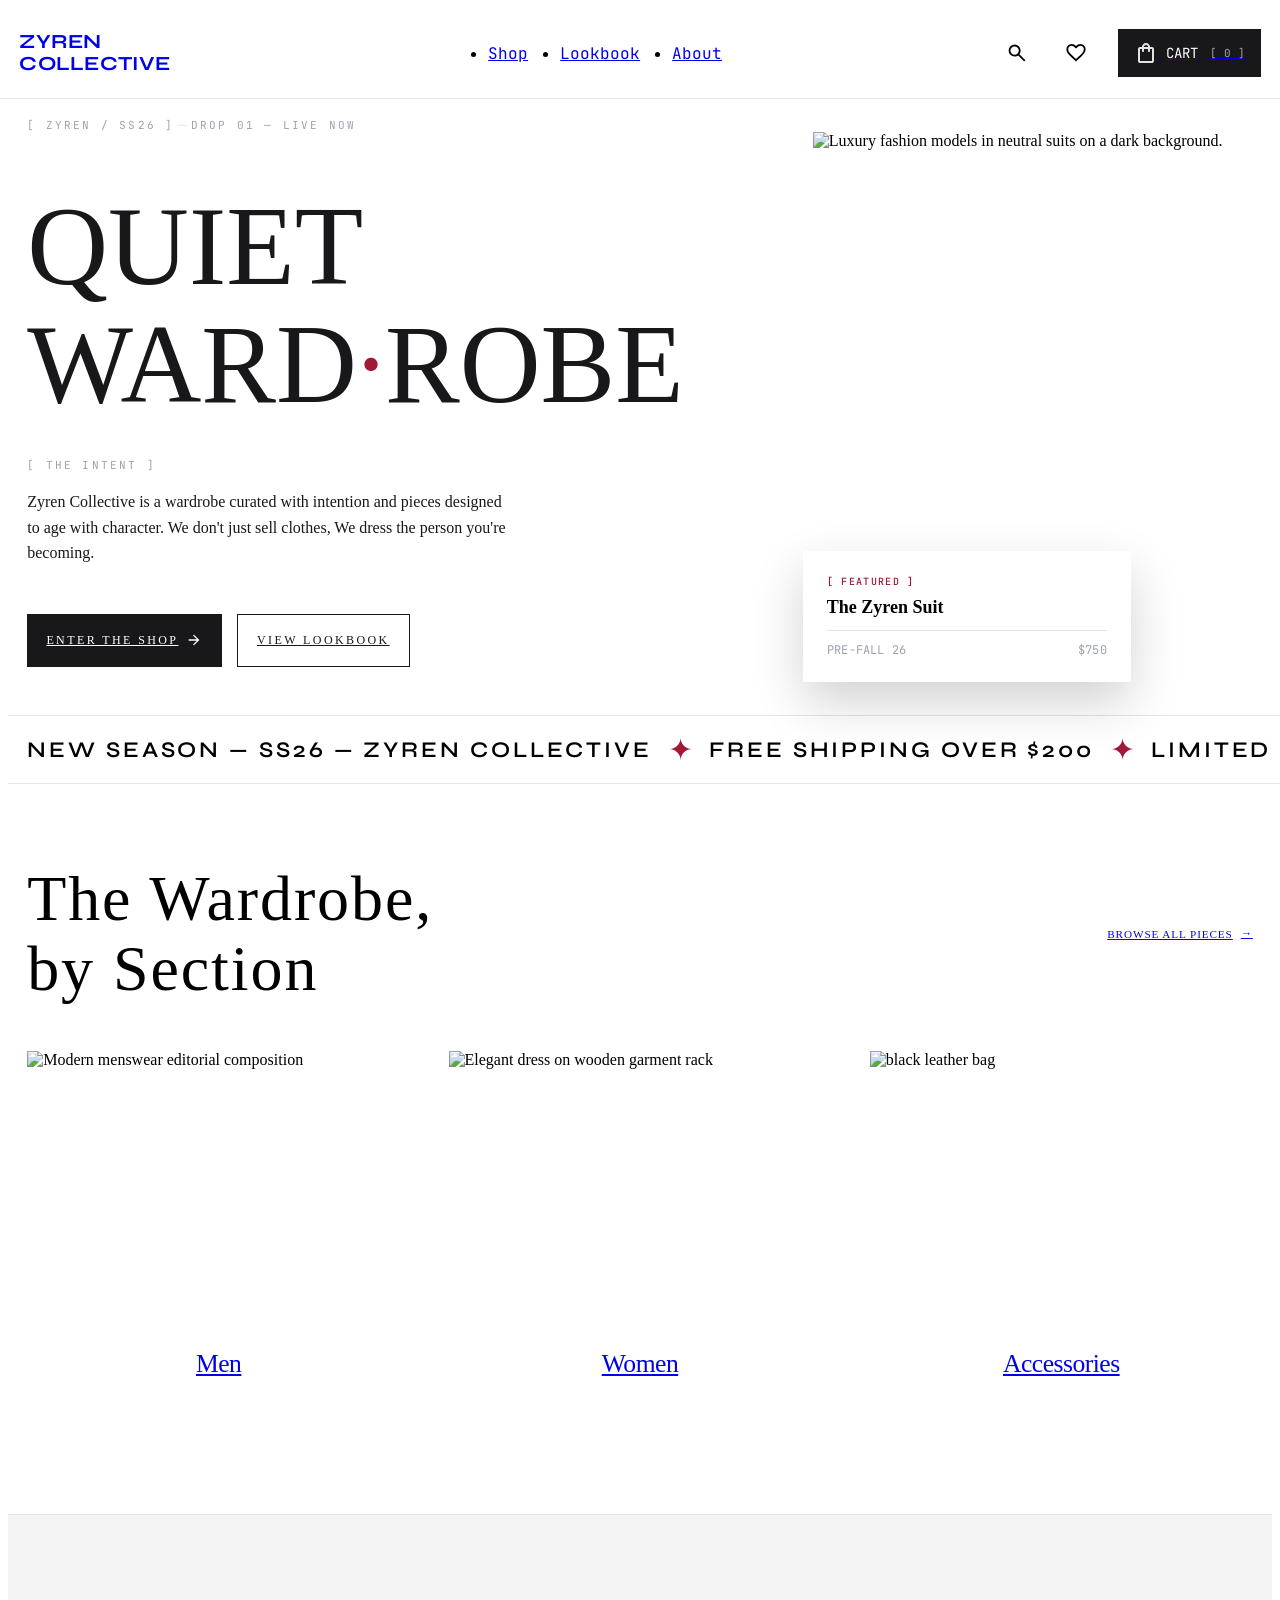
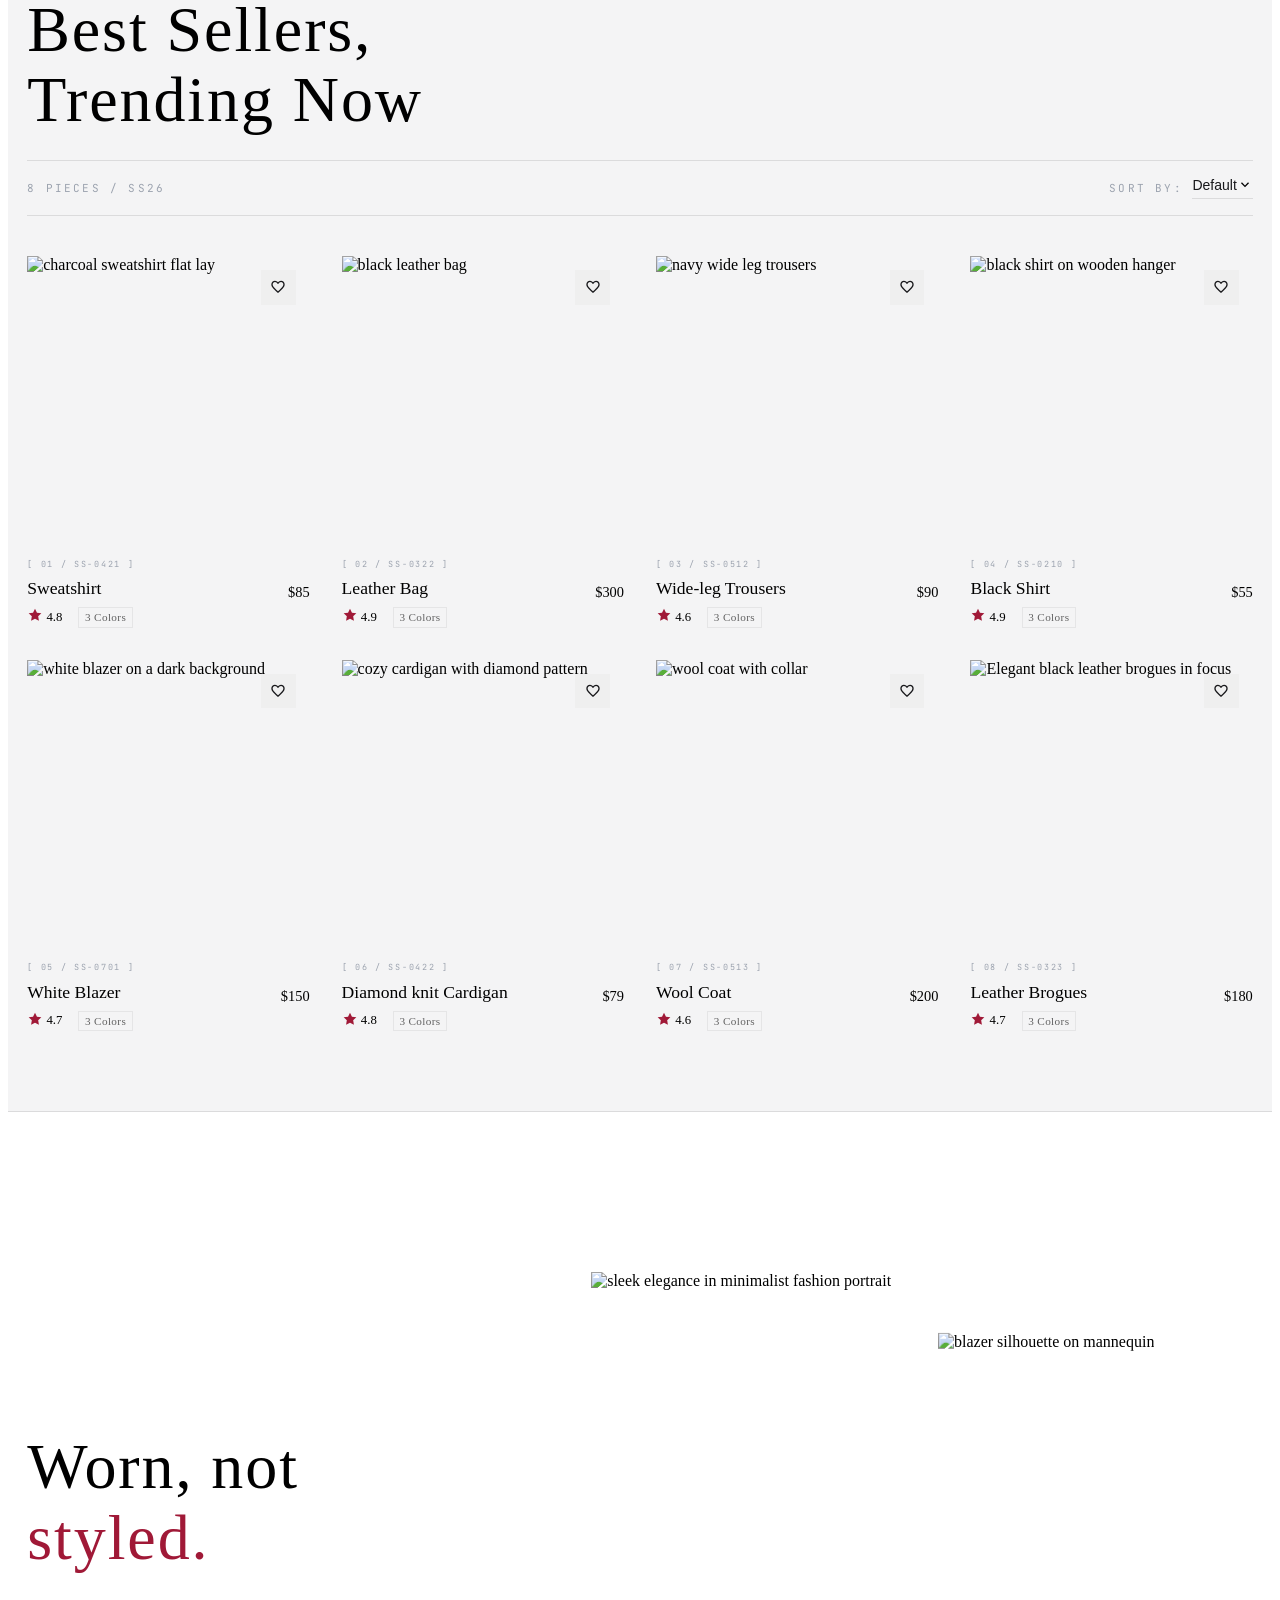
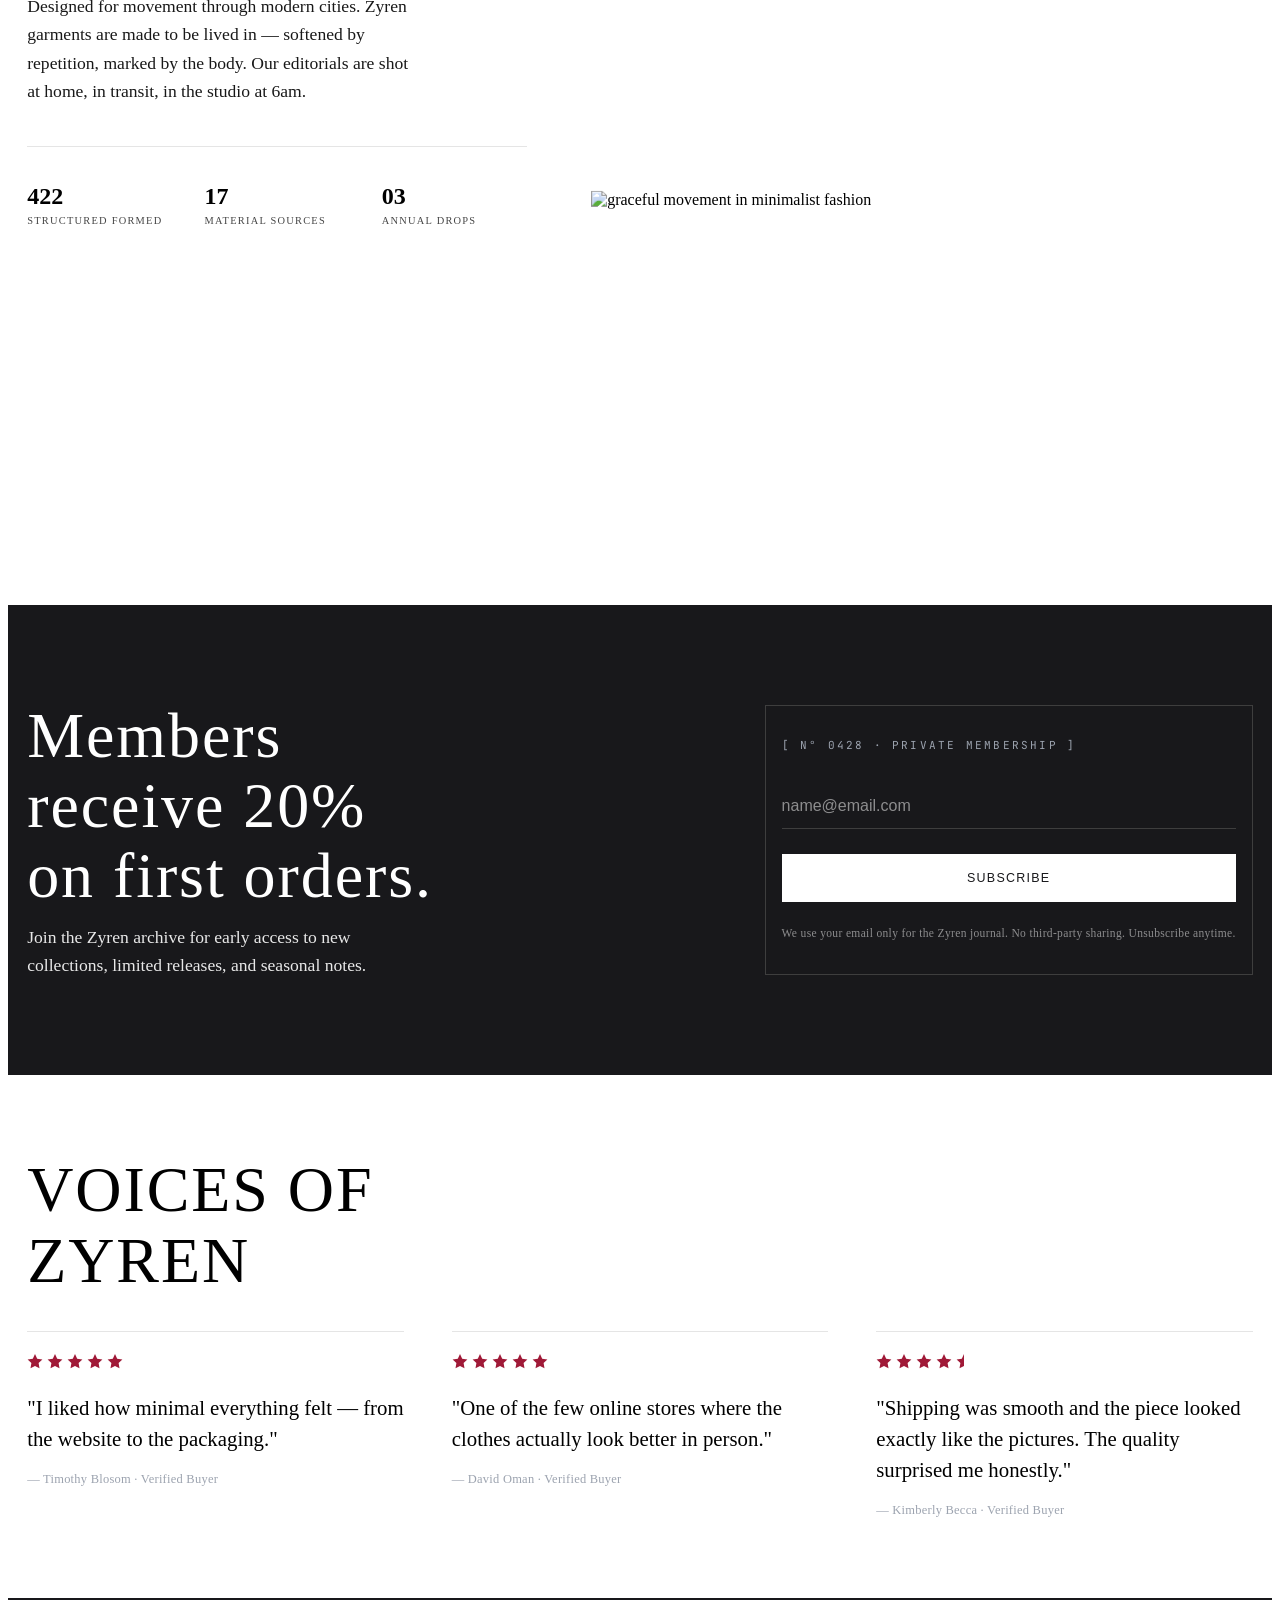
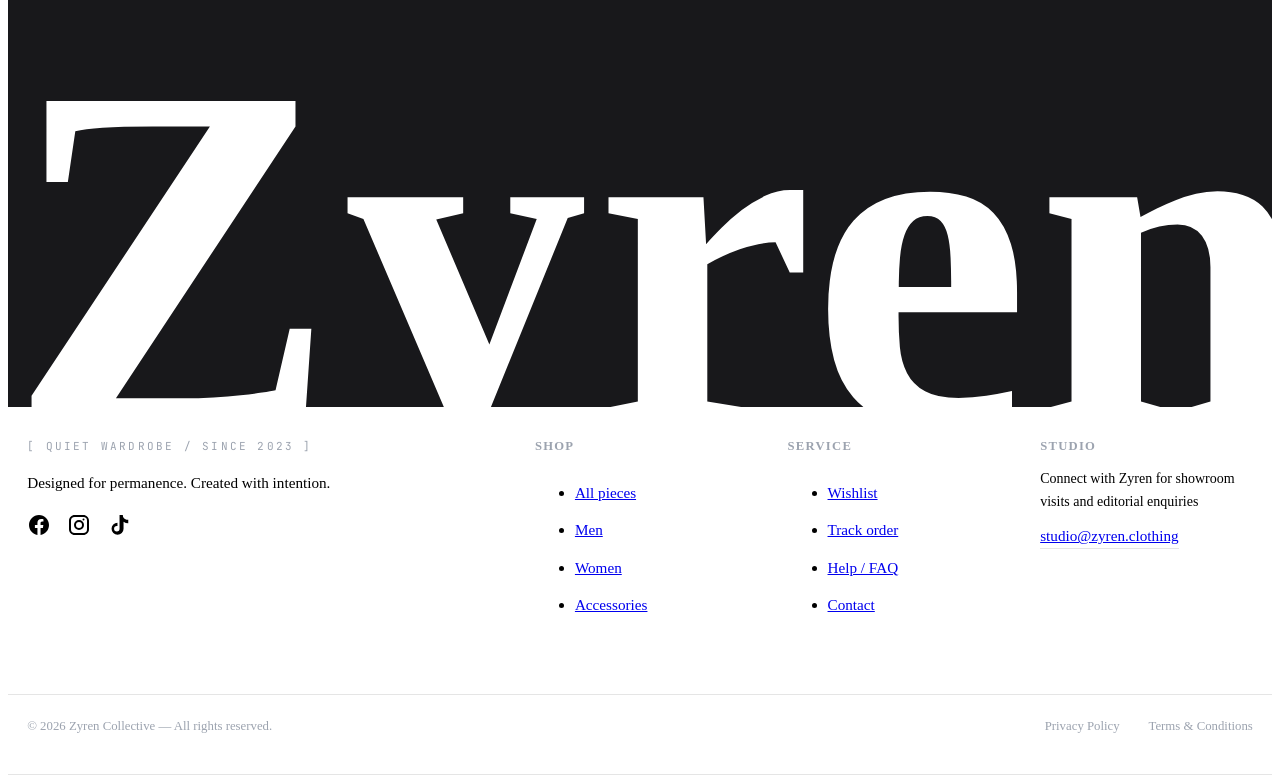
==== commit e60103a6: "refactor: reorganize JavaScript files" ====
--- a/index.html
+++ b/index.html
@@ -25,7 +25,7 @@
     <link rel="stylesheet" href="css/media.css">
 
     <!-- script -->
-    <script type="module" defer src="js/app.js"></script>
+    <script type="module" defer src="js/main.js"></script>
 </head>
 
 <body>
